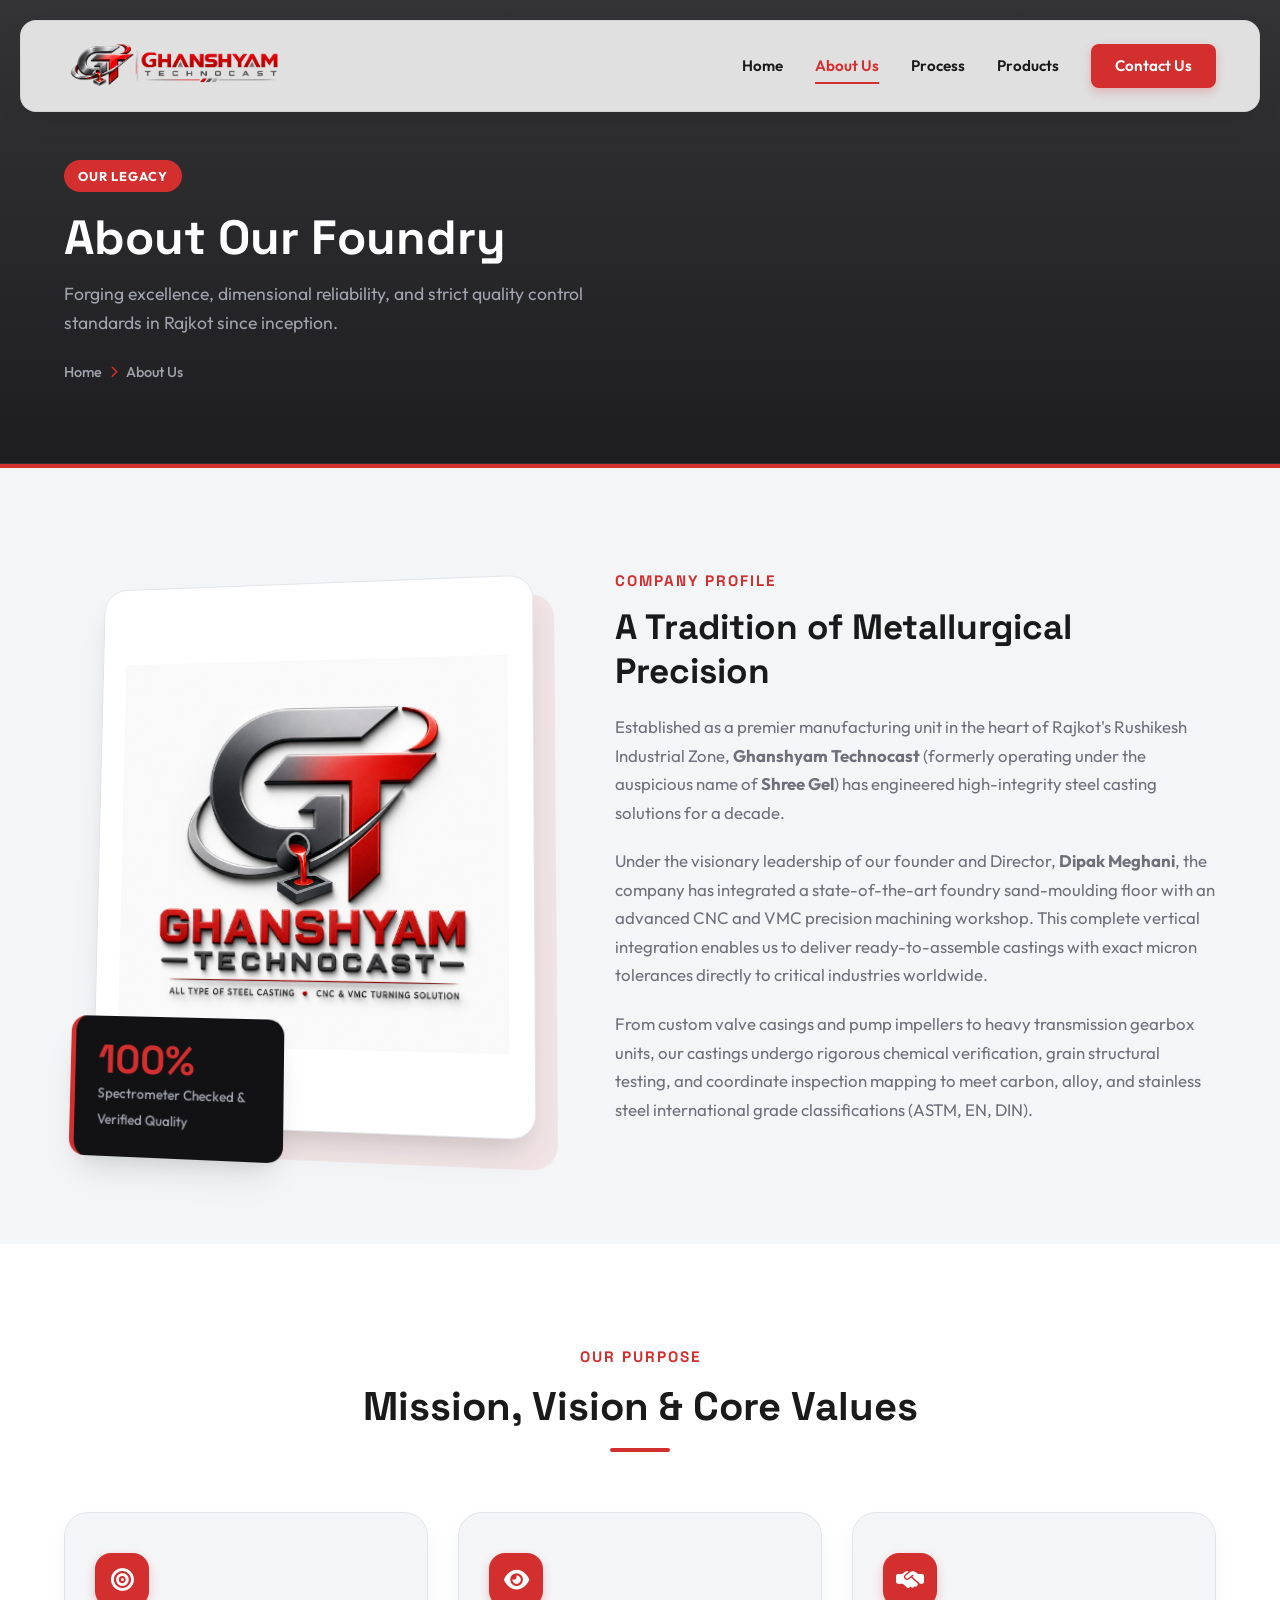
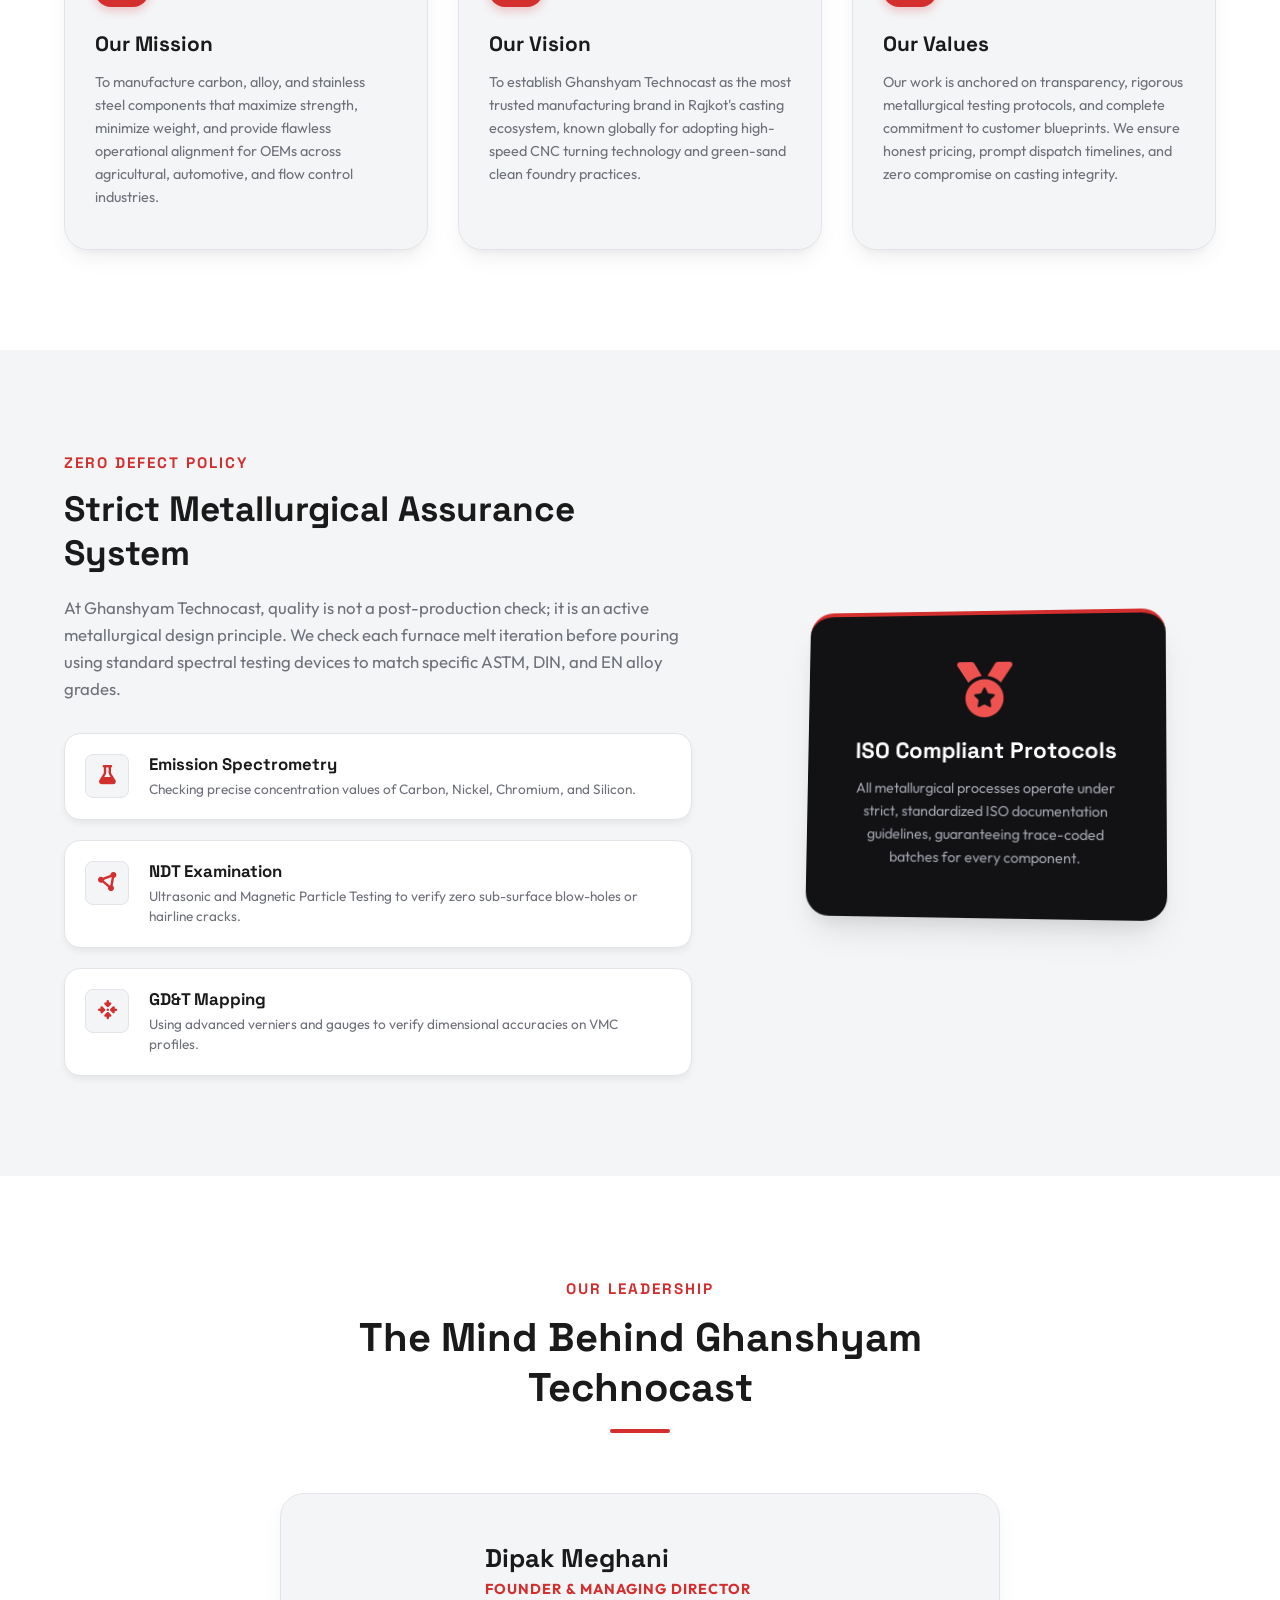
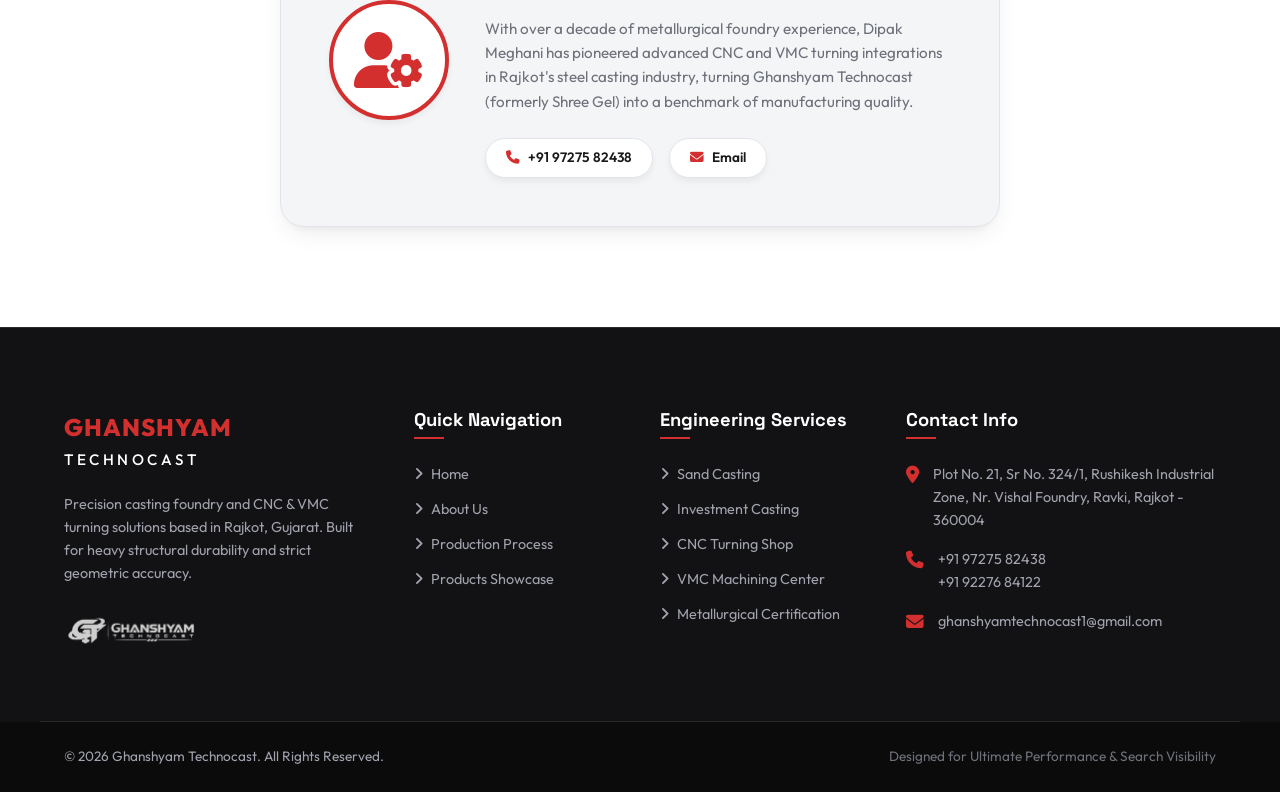
==== about.html @ d1c1fae7 "Initial commit of Ghanshyam Technocast Website" ====
<!DOCTYPE html>
<html lang="en">
<head>
    <meta charset="UTF-8">
    <meta name="viewport" content="width=device-width, initial-scale=1.0">
    <title>About Us | Ghanshyam Technocast - Steel Casting Foundry Rajkot</title>
    
    <!-- SEO Meta Tags -->
    <meta name="description" content="Learn about Ghanshyam Technocast, a premier steel casting foundry and CNC/VMC machining center in Rajkot, Gujarat. Built on metallurgical expertise, premium quality control, and decades of custom manufacturing.">
    <meta name="keywords" content="Steel Foundry Rajkot, About Ghanshyam Technocast, Dipak Meghani, Shree Gel, Metallurgical Quality, Steel Casting India">
    <meta name="author" content="Ghanshyam Technocast">
    <meta name="robots" content="index, follow">
    
    <!-- Open Graph / Facebook -->
    <meta property="og:type" content="website">
    <meta property="og:url" content="https://www.ghanshyamtechnocast.com/about.html">
    <meta property="og:title" content="About Us | Ghanshyam Technocast - Quality Casting Foundry">
    <meta property="og:description" content="Discover our metallurgical heritage, manufacturing plant, state-of-the-art CNC/VMC workshops, and zero-defect steel casting assurance.">
    <meta property="og:image" content="https://images.unsplash.com/photo-1504917595217-d4dc5ebe6122?q=80&w=800">

    <!-- Google Fonts -->
    <link rel="preconnect" href="https://fonts.googleapis.com">
    <link rel="preconnect" href="https://fonts.gstatic.com" crossorigin>
    <link href="https://fonts.googleapis.com/css2?family=Outfit:wght@300;400;500;600;700;800;900&family=Space+Grotesk:wght@400;500;600;700&display=swap" rel="stylesheet">

    <!-- FontAwesome Icons -->
    <link rel="stylesheet" href="https://cdnjs.cloudflare.com/ajax/libs/font-awesome/6.4.0/css/all.min.css">

    <!-- Custom CSS -->
    <link rel="stylesheet" href="style.css">
</head>
<body>

    <!-- Scroll Progress Indicator -->
    <div id="scroll-progress"></div>

    <!-- Header / Navigation Bar -->
    <header class="header">
        <div class="container header-container">
            <a href="index.html" class="logo-image-link">
                <img src="Ghanshyam Technocast Logo.png" alt="Ghanshyam Technocast Logo" class="navbar-logo-img">
            </a>
            
            <nav class="nav-menu">
                <a href="index.html" class="nav-link">Home</a>
                <a href="about.html" class="nav-link active">About Us</a>
                <a href="process.html" class="nav-link">Process</a>
                <a href="products.html" class="nav-link">Products</a>
                <a href="contact.html" class="nav-link contact-btn">Contact Us</a>
            </nav>

            <button class="mobile-nav-toggle" aria-label="Toggle navigation">
                <span class="bar"></span>
                <span class="bar"></span>
                <span class="bar"></span>
            </button>
        </div>
    </header>

    <!-- Page Breadcrumb / Hero Header Banner -->
    <section class="page-banner">
        <div class="container banner-wrapper">
            <div class="banner-content">
                <span class="banner-badge">Our Legacy</span>
                <h1 class="banner-title">About Our Foundry</h1>
                <p class="banner-subtitle">Forging excellence, dimensional reliability, and strict quality control standards in Rajkot since inception.</p>
                <div class="breadcrumb-trail">
                    <a href="index.html">Home</a> <i class="fa-solid fa-chevron-right"></i> <span>About Us</span>
                </div>
            </div>
        </div>
        <div class="banner-overlay-glow"></div>
    </section>

    <!-- Company Profile Details Section -->
    <section class="about-page-details scroll-reveal">
        <div class="container">
            <div class="about-detailed-grid">
                <div class="about-detail-visual">
                    <div class="image-box-3d">
                        <img src="About Logo.png" alt="Ghanshyam Technocast Factory Layout" class="about-img-main" style="background-color: #ffffff; object-fit: contain; padding: 24px; border: 1px solid var(--color-border-light);">
                        <div class="overlay-box-3d">
                            <span class="num">100%</span>
                            <span class="txt">Spectrometer Checked & Verified Quality</span>
                        </div>
                        <div class="box-shadow-element"></div>
                    </div>
                </div>

                <div class="about-detail-text">
                    <span class="sub-heading">Company Profile</span>
                    <h2>A Tradition of Metallurgical Precision</h2>
                    <p>Established as a premier manufacturing unit in the heart of Rajkot's Rushikesh Industrial Zone, <strong>Ghanshyam Technocast</strong> (formerly operating under the auspicious name of <strong>Shree Gel</strong>) has engineered high-integrity steel casting solutions for a decade.</p>
                    <p>Under the visionary leadership of our founder and Director, <strong>Dipak Meghani</strong>, the company has integrated a state-of-the-art foundry sand-moulding floor with an advanced CNC and VMC precision machining workshop. This complete vertical integration enables us to deliver ready-to-assemble castings with exact micron tolerances directly to critical industries worldwide.</p>
                    <p>From custom valve casings and pump impellers to heavy transmission gearbox units, our castings undergo rigorous chemical verification, grain structural testing, and coordinate inspection mapping to meet carbon, alloy, and stainless steel international grade classifications (ASTM, EN, DIN).</p>
                </div>
            </div>
        </div>
    </section>

    <!-- 3D Mission, Vision & Values Matrix -->
    <section class="about-matrix-section scroll-reveal">
        <div class="container">
            <div class="section-header">
                <span class="sub-heading">Our Purpose</span>
                <h2>Mission, Vision & Core Values</h2>
                <div class="header-line"></div>
            </div>

            <div class="about-matrix-grid">
                <!-- Mission Card -->
                <div class="matrix-card-3d tilt-target">
                    <div class="card-glow"></div>
                    <div class="card-inner">
                        <div class="matrix-icon"><i class="fa-solid fa-bullseye"></i></div>
                        <h3>Our Mission</h3>
                        <p>To manufacture carbon, alloy, and stainless steel components that maximize strength, minimize weight, and provide flawless operational alignment for OEMs across agricultural, automotive, and flow control industries.</p>
                    </div>
                </div>

                <!-- Vision Card -->
                <div class="matrix-card-3d tilt-target">
                    <div class="card-glow"></div>
                    <div class="card-inner">
                        <div class="matrix-icon"><i class="fa-solid fa-eye"></i></div>
                        <h3>Our Vision</h3>
                        <p>To establish Ghanshyam Technocast as the most trusted manufacturing brand in Rajkot's casting ecosystem, known globally for adopting high-speed CNC turning technology and green-sand clean foundry practices.</p>
                    </div>
                </div>

                <!-- Values Card -->
                <div class="matrix-card-3d tilt-target">
                    <div class="card-glow"></div>
                    <div class="card-inner">
                        <div class="matrix-icon"><i class="fa-solid fa-handshake-simple"></i></div>
                        <h3>Our Values</h3>
                        <p>Our work is anchored on transparency, rigorous metallurgical testing protocols, and complete commitment to customer blueprints. We ensure honest pricing, prompt dispatch timelines, and zero compromise on casting integrity.</p>
                    </div>
                </div>
            </div>
        </div>
    </section>

    <!-- Quality Policy section -->
    <section class="quality-assurance-section scroll-reveal">
        <div class="container">
            <div class="quality-detailed-grid">
                <div class="quality-text-box">
                    <span class="sub-heading">Zero Defect Policy</span>
                    <h2>Strict Metallurgical Assurance System</h2>
                    <p>At Ghanshyam Technocast, quality is not a post-production check; it is an active metallurgical design principle. We check each furnace melt iteration before pouring using standard spectral testing devices to match specific ASTM, DIN, and EN alloy grades.</p>
                    
                    <div class="qa-grid-3d">
                        <div class="qa-card-mini-3d">
                            <i class="fa-solid fa-flask"></i>
                            <div>
                                <h4>Emission Spectrometry</h4>
                                <p>Checking precise concentration values of Carbon, Nickel, Chromium, and Silicon.</p>
                            </div>
                        </div>

                        <div class="qa-card-mini-3d">
                            <i class="fa-solid fa-circle-nodes"></i>
                            <div>
                                <h4>NDT Examination</h4>
                                <p>Ultrasonic and Magnetic Particle Testing to verify zero sub-surface blow-holes or hairline cracks.</p>
                            </div>
                        </div>

                        <div class="qa-card-mini-3d">
                            <i class="fa-solid fa-arrows-to-dot"></i>
                            <div>
                                <h4>GD&T Mapping</h4>
                                <p>Using advanced verniers and gauges to verify dimensional accuracies on VMC profiles.</p>
                            </div>
                        </div>
                    </div>
                </div>

                <div class="quality-visual-box">
                    <div class="badge-3d-box">
                        <div class="badge-content">
                            <i class="fa-solid fa-medal"></i>
                            <h3>ISO Compliant Protocols</h3>
                            <p>All metallurgical processes operate under strict, standardized ISO documentation guidelines, guaranteeing trace-coded batches for every component.</p>
                        </div>
                    </div>
                </div>
            </div>
        </div>
    </section>

    <!-- Leadership Section -->
    <section class="leadership-section scroll-reveal">
        <div class="container">
            <div class="section-header">
                <span class="sub-heading">Our Leadership</span>
                <h2>The Mind Behind Ghanshyam Technocast</h2>
                <div class="header-line"></div>
            </div>

            <div class="leadership-wrapper">
                <div class="leader-card-3d tilt-target">
                    <div class="card-glow"></div>
                    <div class="card-inner">
                        <div class="leader-avatar">
                            <i class="fa-solid fa-user-gear"></i>
                        </div>
                        <div class="leader-info">
                            <h3>Dipak Meghani</h3>
                            <span class="designation">Founder & Managing Director</span>
                            <p class="leader-bio">With over a decade of metallurgical foundry experience, Dipak Meghani has pioneered advanced CNC and VMC turning integrations in Rajkot's steel casting industry, turning Ghanshyam Technocast (formerly Shree Gel) into a benchmark of manufacturing quality.</p>
                            <div class="leader-contact-links">
                                <a href="tel:+919727582438" class="contact-bubble"><i class="fa-solid fa-phone"></i> +91 97275 82438</a>
                                <a href="mailto:ghanshyamtechnocast1@gmail.com" class="contact-bubble"><i class="fa-solid fa-envelope"></i> Email</a>
                            </div>
                        </div>
                    </div>
                </div>
            </div>
        </div>
    </section>

    <!-- Footer -->
    <footer class="footer">
        <div class="container footer-grid">
            <div class="footer-col brand-col">
                <a href="index.html" class="footer-logo">
                    <span class="logo-red">GHANSHYAM</span>
                    <span class="logo-white">TECHNOCAST</span>
                </a>
                <p class="brand-desc">Precision casting foundry and CNC & VMC turning solutions based in Rajkot, Gujarat. Built for heavy structural durability and strict geometric accuracy.</p>
                <div class="footer-logo-container" style="margin-top: 15px;">
                    <img src="Ghanshyam Technocast Logo.png" alt="Ghanshyam Technocast Logo" class="footer-logo-img" style="max-height: 45px; width: auto; object-fit: contain; filter: brightness(0) invert(1); opacity: 0.8; transition: opacity 0.3s ease;">
                </div>
            </div>

            <div class="footer-col links-col">
                <h3>Quick Navigation</h3>
                <ul class="footer-links">
                    <li><a href="index.html"><i class="fa-solid fa-angle-right"></i> Home</a></li>
                    <li><a href="about.html"><i class="fa-solid fa-angle-right"></i> About Us</a></li>
                    <li><a href="process.html"><i class="fa-solid fa-angle-right"></i> Production Process</a></li>
                    <li><a href="products.html"><i class="fa-solid fa-angle-right"></i> Products Showcase</a></li>
                </ul>
            </div>

            <div class="footer-col links-col">
                <h3>Engineering Services</h3>
                <ul class="footer-links">
                    <li><a href="index.html#capabilities"><i class="fa-solid fa-angle-right"></i> Sand Casting</a></li>
                    <li><a href="index.html#capabilities"><i class="fa-solid fa-angle-right"></i> Investment Casting</a></li>
                    <li><a href="index.html#capabilities"><i class="fa-solid fa-angle-right"></i> CNC Turning Shop</a></li>
                    <li><a href="index.html#capabilities"><i class="fa-solid fa-angle-right"></i> VMC Machining Center</a></li>
                    <li><a href="index.html#capabilities"><i class="fa-solid fa-angle-right"></i> Metallurgical Certification</a></li>
                </ul>
            </div>

            <div class="footer-col contact-col">
                <h3>Contact Info</h3>
                <ul class="footer-contact">
                    <li>
                        <i class="fa-solid fa-location-dot"></i>
                        <span>Plot No. 21, Sr No. 324/1, Rushikesh Industrial Zone, Nr. Vishal Foundry, Ravki, Rajkot - 360004</span>
                    </li>
                    <li>
                        <i class="fa-solid fa-phone"></i>
                        <span>
                            <a href="tel:+919727582438">+91 97275 82438</a><br>
                            <a href="tel:+919227684122">+91 92276 84122</a>
                        </span>
                    </li>
                    <li>
                        <i class="fa-solid fa-envelope"></i>
                        <span>
                            <a href="mailto:ghanshyamtechnocast1@gmail.com">ghanshyamtechnocast1@gmail.com</a>
                        </span>
                    </li>
                </ul>
            </div>
        </div>

        <div class="footer-bottom">
            <div class="container footer-bottom-wrapper">
                <p class="copyright">&copy; <span id="year">2026</span> Ghanshyam Technocast. All Rights Reserved.</p>
                <p class="designer">Designed for Ultimate Performance & Search Visibility</p>
            </div>
        </div>
    </footer>

    <!-- Custom Script -->
    <script src="script.js"></script>
</body>
</html>
---- style.css ----
/* 
   Ghanshyam Technocast - Premium Styling System
   Theme: Red, White, Grey
   Design Style: Premium 3D, Glassmorphism, Micro-animations, Stylish Typography
*/

/* --- Design Tokens / CSS Variables --- */
:root {
    /* Color Palette */
    --color-bg-dark: #121214;
    --color-bg-light: #f4f5f7;
    --color-bg-card-dark: #1c1c1f;
    --color-bg-card-light: #ffffff;
    
    --color-primary: #d32f2f;      /* Premium Crimson Red */
    --color-primary-hover: #ef5350;/* Lighter Red */
    --color-primary-glow: rgba(211, 47, 47, 0.25);
    
    --color-text-dark: #1a1a1a;
    --color-text-light: #ffffff;
    --color-text-muted: #6e707a;
    --color-text-muted-light: #a0a2ad;
    
    --color-border-light: #e2e4e9;
    --color-border-dark: #2a2a2e;
    
    /* Typography */
    --font-heading: 'Space Grotesk', sans-serif;
    --font-body: 'Outfit', sans-serif;
    
    /* Shadows & Depths (3D Effect) */
    --shadow-3d-flat: 0 4px 6px rgba(0, 0, 0, 0.05);
    --shadow-3d-normal: 0 10px 25px -5px rgba(0, 0, 0, 0.08), 0 8px 10px -6px rgba(0, 0, 0, 0.05);
    --shadow-3d-premium: 0 20px 35px -10px rgba(0, 0, 0, 0.12), 0 10px 20px -8px rgba(0, 0, 0, 0.08);
    --shadow-3d-hover: 0 30px 50px -15px rgba(0, 0, 0, 0.2), 0 15px 25px -10px rgba(211, 47, 47, 0.15);
    
    --shadow-inset-3d: inset 0 2px 4px rgba(0, 0, 0, 0.06), inset 0 -2px 4px rgba(255, 255, 255, 0.8);
    --shadow-inset-3d-dark: inset 0 2px 4px rgba(0, 0, 0, 0.5), inset 0 -2px 4px rgba(255, 255, 255, 0.05);

    /* Border Radius */
    --radius-sm: 8px;
    --radius-md: 16px;
    --radius-lg: 24px;
    --radius-full: 9999px;
    
    /* Transitions */
    --transition-smooth: all 0.4s cubic-bezier(0.25, 1, 0.5, 1);
    --transition-fast: all 0.2s ease;
}

/* --- Base & Reset Rules --- */
*, *::before, *::after {
    box-sizing: border-box;
    margin: 0;
    padding: 0;
}

html {
    scroll-behavior: smooth;
    font-size: 16px;
    background-color: var(--color-bg-light);
    color: var(--color-text-dark);
    font-family: var(--font-body);
}

body {
    overflow-x: hidden;
    line-height: 1.6;
    -webkit-font-smoothing: antialiased;
}

.container {
    width: 100%;
    max-width: 1200px;
    margin: 0 auto;
    padding: 0 24px;
}

/* --- Typography System --- */
h1, h2, h3, h4, h5, h6 {
    font-family: var(--font-heading);
    font-weight: 700;
    line-height: 1.25;
    color: var(--color-text-dark);
}

a {
    color: inherit;
    text-decoration: none;
    transition: var(--transition-fast);
}

/* Scroll Progress Bar */
#scroll-progress {
    position: fixed;
    top: 0;
    left: 0;
    height: 4px;
    background: linear-gradient(90deg, var(--color-primary), var(--color-primary-hover));
    width: 0%;
    z-index: 1000;
    transition: width 0.1s ease-out;
}

/* --- Header & Floating Navigation --- */
.header {
    position: fixed;
    top: 20px;
    left: 50%;
    transform: translateX(-50%);
    width: calc(100% - 40px);
    max-width: 1440px;
    background: rgba(255, 255, 255, 0.85);
    backdrop-filter: blur(16px);
    -webkit-backdrop-filter: blur(16px);
    border: 1px solid rgba(0, 0, 0, 0.06);
    box-shadow: 0 10px 30px rgba(0, 0, 0, 0.05);
    border-radius: var(--radius-md);
    z-index: 999;
    transition: var(--transition-smooth);
}

/* Scroll adaptation of header */
.header.scrolled {
    top: 0;
    width: 100%;
    max-width: 100%;
    border-radius: 0;
    border-left: none;
    border-right: none;
    border-top: none;
    background: rgba(255, 255, 255, 0.96);
    box-shadow: 0 8px 30px rgba(0, 0, 0, 0.08);
}

.header-container {
    display: flex;
    justify-content: space-between;
    align-items: center;
    height: 90px;
}

/* Logo Design */
.logo {
    display: flex;
    flex-direction: column;
    font-family: var(--font-heading);
    line-height: 1;
}

.logo-red {
    font-size: 1.4rem;
    font-weight: 800;
    letter-spacing: 1px;
    color: var(--color-primary);
}

.logo-text {
    font-size: 0.9rem;
    font-weight: 500;
    color: var(--color-text-muted);
    letter-spacing: 3px;
    margin-top: 2px;
}

/* Navigation Links */
.nav-menu {
    display: flex;
    align-items: center;
    gap: 32px;
}

.nav-link {
    font-size: 0.95rem;
    font-weight: 600;
    color: var(--color-text-dark);
    position: relative;
    padding: 6px 0;
}

.nav-link::after {
    content: '';
    position: absolute;
    bottom: 0;
    left: 0;
    width: 0;
    height: 2px;
    background-color: var(--color-primary);
    transition: var(--transition-fast);
}

.nav-link:hover {
    color: var(--color-primary);
}

.nav-link:hover::after,
.nav-link.active::after {
    width: 100%;
}

.nav-link.active {
    color: var(--color-primary);
}

/* Call-to-action Nav Button */
.contact-btn {
    background: var(--color-primary);
    color: var(--color-text-light) !important;
    padding: 10px 24px !important;
    border-radius: var(--radius-sm);
    box-shadow: 0 4px 10px var(--color-primary-glow);
    font-weight: 600;
}

.contact-btn::after {
    display: none;
}

.contact-btn:hover {
    background: var(--color-primary-hover);
    transform: translateY(-2px);
    box-shadow: 0 6px 15px var(--color-primary-glow);
}

/* Mobile Nav Toggle */
.mobile-nav-toggle {
    display: none;
    background: none;
    border: none;
    cursor: pointer;
    flex-direction: column;
    justify-content: space-between;
    width: 24px;
    height: 18px;
}

.mobile-nav-toggle .bar {
    width: 100%;
    height: 2px;
    background-color: var(--color-text-dark);
    transition: var(--transition-fast);
}

/* --- Hero Section & Dynamic Slider --- */
.hero-section {
    position: relative;
    height: 100vh;
    min-height: 700px;
    display: flex;
    align-items: center;
    justify-content: center;
    overflow: hidden;
    background-color: var(--color-bg-dark);
}

.hero-slider {
    position: absolute;
    top: 0;
    left: 0;
    width: 100%;
    height: 100%;
    z-index: 1;
}

.hero-slider .slide {
    position: absolute;
    top: 0;
    left: 0;
    width: 100%;
    height: 100%;
    background-size: cover;
    background-position: center;
    opacity: 0;
    transition: opacity 1.5s ease-in-out;
}

.hero-slider .slide.active {
    opacity: 1;
}

.hero-content-wrapper {
    position: relative;
    z-index: 2;
    display: grid;
    grid-template-columns: 1.2fr 0.8fr;
    align-items: center;
    gap: 48px;
    margin-top: 60px;
}

.hero-content {
    color: var(--color-text-light);
}

.hero-content .badge {
    display: inline-block;
    background: var(--color-primary);
    color: var(--color-text-light);
    font-weight: 700;
    font-size: 0.85rem;
    padding: 6px 16px;
    border-radius: var(--radius-full);
    margin-bottom: 24px;
    letter-spacing: 1px;
}

.hero-title {
    font-size: 3.5rem;
    font-weight: 800;
    color: var(--color-text-light);
    margin-bottom: 20px;
    line-height: 1.15;
}

.hero-subtitle {
    font-size: 1.2rem;
    font-weight: 400;
    color: var(--color-text-muted-light);
    margin-bottom: 36px;
    max-width: 580px;
}

.hero-actions {
    display: flex;
    gap: 16px;
}

/* Button UI Components */
.btn {
    display: inline-flex;
    align-items: center;
    justify-content: center;
    padding: 14px 32px;
    font-size: 1rem;
    font-weight: 600;
    border-radius: var(--radius-sm);
    transition: var(--transition-smooth);
    cursor: pointer;
    border: none;
}

.btn-primary {
    background: var(--color-primary);
    color: var(--color-text-light);
    box-shadow: 0 8px 20px var(--color-primary-glow);
}

.btn-primary:hover {
    background: var(--color-primary-hover);
    transform: translateY(-3px);
    box-shadow: 0 12px 25px rgba(211, 47, 47, 0.4);
}

.btn-outline {
    background: transparent;
    color: var(--color-text-light);
    border: 2px solid rgba(255, 255, 255, 0.4);
}

.btn-outline:hover {
    border-color: var(--color-text-light);
    background: rgba(255, 255, 255, 0.1);
    transform: translateY(-3px);
}

.btn-sm {
    padding: 8px 18px;
    font-size: 0.85rem;
}

/* 3D Stat Cards in Hero Section */
.hero-stats-grid {
    display: flex;
    flex-direction: column;
    gap: 20px;
}

.stat-card-3d {
    background: rgba(28, 28, 31, 0.6);
    border: 1px solid rgba(255, 255, 255, 0.1);
    backdrop-filter: blur(12px);
    -webkit-backdrop-filter: blur(12px);
    border-radius: var(--radius-md);
    padding: 24px;
    display: flex;
    align-items: center;
    gap: 20px;
    box-shadow: var(--shadow-3d-normal);
    transition: var(--transition-smooth);
    transform: perspective(800px) rotateY(-10deg);
}

.stat-card-3d:hover {
    transform: perspective(800px) rotateY(0deg) translateY(-5px);
    border-color: var(--color-primary);
    background: rgba(28, 28, 31, 0.85);
    box-shadow: var(--shadow-3d-hover);
}

.stat-icon-wrapper {
    width: 48px;
    height: 48px;
    border-radius: var(--radius-sm);
    background: var(--color-primary);
    color: var(--color-text-light);
    display: flex;
    align-items: center;
    justify-content: center;
    font-size: 1.3rem;
}

.stat-card-3d h3 {
    font-size: 1.6rem;
    font-weight: 700;
    color: var(--color-text-light);
}

.stat-card-3d p {
    font-size: 0.9rem;
    color: var(--color-text-muted-light);
}

/* Scroll indicator */
.hero-scroll-indicator {
    position: absolute;
    bottom: 24px;
    left: 50%;
    transform: translateX(-50%);
    z-index: 2;
    display: flex;
    flex-direction: column;
    align-items: center;
    gap: 8px;
    color: var(--color-text-muted-light);
    font-size: 0.75rem;
    letter-spacing: 2px;
}

.hero-scroll-indicator .mouse {
    width: 20px;
    height: 32px;
    border: 2px solid var(--color-text-muted-light);
    border-radius: 12px;
    position: relative;
}

.hero-scroll-indicator .wheel {
    width: 4px;
    height: 8px;
    background: var(--color-primary);
    border-radius: 2px;
    position: absolute;
    top: 6px;
    left: 50%;
    transform: translateX(-50%);
    animation: scroll-wheel 1.6s infinite;
}

@keyframes scroll-wheel {
    0% { top: 6px; opacity: 1; }
    50% { top: 16px; opacity: 0; }
    100% { top: 6px; opacity: 1; }
}

/* --- Section Formatting System --- */
section {
    padding: 100px 0;
}

.section-header {
    text-align: center;
    max-width: 700px;
    margin: 0 auto 60px auto;
}

.sub-heading {
    display: inline-block;
    color: var(--color-primary);
    font-family: var(--font-heading);
    font-weight: 700;
    font-size: 0.95rem;
    letter-spacing: 2px;
    text-transform: uppercase;
    margin-bottom: 12px;
}

.section-header h2 {
    font-size: 2.5rem;
    font-weight: 800;
}

.header-line {
    width: 60px;
    height: 4px;
    background-color: var(--color-primary);
    margin: 16px auto 0 auto;
    border-radius: var(--radius-full);
}

/* --- About Section --- */
.about-section {
    background-color: var(--color-bg-light);
}

.about-grid {
    display: grid;
    grid-template-columns: 1.1fr 0.9fr;
    gap: 60px;
    align-items: center;
}

.about-text-content h3 {
    font-size: 1.8rem;
    margin-bottom: 20px;
    color: var(--color-text-dark);
}

.about-text-content p {
    color: var(--color-text-muted);
    margin-bottom: 20px;
    font-size: 1.05rem;
}

.features-list {
    margin-top: 36px;
    display: flex;
    flex-direction: column;
    gap: 24px;
}

.feature-item {
    display: flex;
    gap: 20px;
}

.feature-icon {
    flex-shrink: 0;
    width: 48px;
    height: 48px;
    background: var(--color-bg-card-light);
    border: 1px solid var(--color-border-light);
    box-shadow: var(--shadow-3d-flat);
    border-radius: var(--radius-sm);
    color: var(--color-primary);
    display: flex;
    align-items: center;
    justify-content: center;
    font-size: 1.25rem;
}

.feature-item h4 {
    font-size: 1.1rem;
    margin-bottom: 4px;
}

.feature-item p {
    font-size: 0.95rem;
    margin-bottom: 0;
}

/* 3D Image Frame */
.about-visual-content {
    display: flex;
    justify-content: center;
}

.image-box-3d {
    position: relative;
    width: 100%;
    max-width: 440px;
    aspect-ratio: 4/5;
    border-radius: var(--radius-lg);
    transform: perspective(1000px) rotateY(-8deg) rotateX(4deg);
    transition: var(--transition-smooth);
}

.image-box-3d img {
    width: 100%;
    height: 100%;
    object-fit: cover;
    border-radius: var(--radius-lg);
    border: 6px solid var(--color-bg-card-light);
    box-shadow: var(--shadow-3d-premium);
    position: relative;
    z-index: 2;
}

.overlay-box-3d {
    position: absolute;
    bottom: -24px;
    left: -24px;
    background: var(--color-bg-dark);
    color: var(--color-text-light);
    border-left: 5px solid var(--color-primary);
    padding: 24px;
    border-radius: var(--radius-md);
    z-index: 3;
    width: 220px;
    box-shadow: var(--shadow-3d-premium);
    transition: var(--transition-smooth);
}

.overlay-box-3d .num {
    display: block;
    font-family: var(--font-heading);
    font-size: 2.5rem;
    font-weight: 800;
    line-height: 1;
    color: var(--color-primary);
}

.overlay-box-3d .txt {
    font-size: 0.85rem;
    font-weight: 500;
    color: var(--color-text-muted-light);
}

.box-shadow-element {
    position: absolute;
    top: 20px;
    right: -20px;
    width: 100%;
    height: 100%;
    background-color: var(--color-primary);
    opacity: 0.08;
    border-radius: var(--radius-lg);
    z-index: 1;
}

.image-box-3d:hover {
    transform: perspective(1000px) rotateY(0deg) rotateX(0deg) scale(1.02);
}

.image-box-3d:hover .overlay-box-3d {
    transform: translate(10px, -10px);
}


/* --- Capabilities Section (3D Tilt Cards) --- */
.capabilities-section {
    background-color: #ffffff;
}

.capabilities-grid {
    display: grid;
    grid-template-columns: repeat(3, 1fr);
    gap: 30px;
}

.capability-card-3d {
    position: relative;
    background: var(--color-bg-light);
    border-radius: var(--radius-lg);
    padding: 40px 30px;
    box-shadow: var(--shadow-3d-normal);
    transition: transform 0.1s ease-out, box-shadow 0.3s ease;
    transform-style: preserve-3d;
    overflow: hidden;
    border: 1px solid var(--color-border-light);
}

/* Card hover glow background */
.card-glow {
    position: absolute;
    width: 200px;
    height: 200px;
    background: radial-gradient(circle, rgba(211, 47, 47, 0.15) 0%, rgba(255,255,255,0) 70%);
    border-radius: var(--radius-full);
    pointer-events: none;
    transform: translate(-50%, -50%);
    opacity: 0;
    transition: opacity 0.5s ease;
    z-index: 1;
}

.capability-card-3d:hover .card-glow {
    opacity: 1;
}

.card-inner {
    position: relative;
    z-index: 2;
    transform: translateZ(30px); /* 3D pop up inside */
}

.capability-card-3d .icon-box {
    width: 60px;
    height: 60px;
    background-color: var(--color-primary);
    color: var(--color-text-light);
    border-radius: var(--radius-md);
    display: flex;
    align-items: center;
    justify-content: center;
    font-size: 1.6rem;
    margin-bottom: 28px;
    box-shadow: 0 6px 15px rgba(211, 47, 47, 0.3);
}

.capability-card-3d h3 {
    font-size: 1.4rem;
    margin-bottom: 16px;
}

.capability-card-3d p {
    color: var(--color-text-muted);
    font-size: 0.95rem;
    margin-bottom: 24px;
}

.capability-bullets {
    list-style: none;
    display: flex;
    flex-direction: column;
    gap: 12px;
    border-top: 1px solid var(--color-border-light);
    padding-top: 20px;
}

.capability-bullets li {
    font-size: 0.9rem;
    font-weight: 500;
    color: var(--color-text-dark);
    display: flex;
    align-items: center;
    gap: 10px;
}

.capability-bullets li i {
    color: var(--color-primary);
    font-size: 1rem;
}

.capability-card-3d:hover {
    box-shadow: var(--shadow-3d-hover);
    border-color: rgba(211, 47, 47, 0.3);
}


/* --- Production Process Section --- */
.process-section {
    background-color: var(--color-bg-dark);
    color: var(--color-text-light);
}

.process-section .section-header h2 {
    color: var(--color-text-light);
}

/* Timeline Layout */
.process-timeline {
    position: relative;
    max-width: 900px;
    margin: 60px auto 0 auto;
    padding: 20px 0;
}

.timeline-line {
    position: absolute;
    left: 50%;
    top: 0;
    bottom: 0;
    width: 4px;
    background: var(--color-border-dark);
    transform: translateX(-50%);
    border-radius: var(--radius-full);
}

.timeline-progress {
    position: absolute;
    top: 0;
    left: 0;
    width: 100%;
    height: 0%;
    background: linear-gradient(to bottom, var(--color-primary), var(--color-primary-hover));
    transition: height 0.1s ease-out;
}

.timeline-item {
    position: relative;
    width: 100%;
    margin-bottom: 48px;
    display: flex;
    justify-content: flex-start;
}

.timeline-item:nth-child(even) {
    justify-content: flex-end;
}

.timeline-marker {
    position: absolute;
    left: 50%;
    top: 10px;
    transform: translateX(-50%);
    width: 36px;
    height: 36px;
    border-radius: var(--radius-full);
    background: var(--color-bg-card-dark);
    border: 3px solid var(--color-border-dark);
    color: var(--color-text-muted-light);
    display: flex;
    align-items: center;
    justify-content: center;
    font-weight: 700;
    font-family: var(--font-heading);
    z-index: 5;
    transition: var(--transition-smooth);
}

.timeline-item.active .timeline-marker {
    background: var(--color-primary);
    border-color: var(--color-primary-hover);
    color: var(--color-text-light);
    box-shadow: 0 0 15px var(--color-primary);
    transform: translateX(-50%) scale(1.15);
}

.timeline-content-card {
    width: 45%;
    background: var(--color-bg-card-dark);
    border: 1px solid var(--color-border-dark);
    border-radius: var(--radius-md);
    padding: 30px;
    box-shadow: var(--shadow-3d-normal);
    transition: var(--transition-smooth);
    position: relative;
    transform: translateY(20px);
    opacity: 0.6;
}

.timeline-item.active .timeline-content-card {
    opacity: 1;
    transform: translateY(0);
    border-color: rgba(211, 47, 47, 0.4);
    box-shadow: 0 15px 30px rgba(0,0,0,0.4);
}

.timeline-content-card h3 {
    color: var(--color-text-light);
    font-size: 1.25rem;
    margin-bottom: 12px;
}

.timeline-content-card p {
    color: var(--color-text-muted-light);
    font-size: 0.9rem;
    line-height: 1.5;
}

/* Triangles pointing to line */
.timeline-content-card::after {
    content: '';
    position: absolute;
    top: 20px;
    right: -10px;
    width: 20px;
    height: 20px;
    background: var(--color-bg-card-dark);
    border-right: 1px solid var(--color-border-dark);
    border-top: 1px solid var(--color-border-dark);
    transform: rotate(45deg);
}

.timeline-item:nth-child(even) .timeline-content-card::after {
    left: -10px;
    right: auto;
    border-left: 1px solid var(--color-border-dark);
    border-bottom: 1px solid var(--color-border-dark);
    border-right: 0;
    border-top: 0;
}

.timeline-item.active .timeline-content-card::after {
    border-color: rgba(211, 47, 47, 0.4);
}


/* --- Products Section (3D Card Flips) --- */
.products-section {
    background-color: var(--color-bg-light);
}

/* Products Category Tabs styling */
.products-tabs {
    display: flex;
    justify-content: center;
    gap: 16px;
    margin-bottom: 48px;
}

.tab-btn {
    background: var(--color-bg-card-light);
    border: 1px solid var(--color-border-light);
    font-family: var(--font-body);
    font-weight: 600;
    font-size: 0.95rem;
    padding: 12px 28px;
    border-radius: var(--radius-full);
    cursor: pointer;
    box-shadow: var(--shadow-3d-flat);
    transition: var(--transition-smooth);
}

.tab-btn:hover {
    transform: translateY(-2px);
    box-shadow: var(--shadow-3d-normal);
}

.tab-btn.active {
    background: var(--color-primary);
    border-color: var(--color-primary);
    color: var(--color-text-light);
    box-shadow: 0 6px 15px var(--color-primary-glow);
}

/* Products Grid */
.products-grid {
    display: grid;
    grid-template-columns: repeat(3, 1fr);
    gap: 30px;
}

/* 3D Flip Card structure */
.product-item {
    transition: all 0.5s ease;
}

/* Filter hide state transition */
.product-item.hide {
    display: none;
}

.flip-card-3d {
    background-color: transparent;
    perspective: 1200px;
    height: 380px;
    cursor: pointer;
}

.flip-card-inner {
    position: relative;
    width: 100%;
    height: 100%;
    text-align: center;
    transition: transform 0.8s cubic-bezier(0.175, 0.885, 0.32, 1.275);
    transform-style: preserve-3d;
}

.flip-card-3d:hover .flip-card-inner {
    transform: rotateY(180deg);
}

.flip-card-front, .flip-card-back {
    position: absolute;
    width: 100%;
    height: 100%;
    -webkit-backface-visibility: hidden;
    backface-visibility: hidden;
    border-radius: var(--radius-lg);
    box-shadow: var(--shadow-3d-normal);
    border: 1px solid var(--color-border-light);
    overflow: hidden;
}

.flip-card-front {
    background-color: var(--color-bg-card-light);
    display: flex;
    flex-direction: column;
}

.product-img-placeholder {
    height: 250px;
    flex-grow: 0;
    flex-shrink: 0;
    background-color: #ededf0;
    display: flex;
    align-items: center;
    justify-content: center;
    font-size: 4rem;
    color: var(--color-primary);
    transition: var(--transition-smooth);
    position: relative;
    overflow: hidden;
}

.product-card-img {
    width: 100%;
    height: 100%;
    object-fit: cover;
    transition: transform 0.5s ease;
    z-index: 1;
}

.flip-card-3d:hover .product-card-img {
    transform: scale(1.06);
}

.product-img-placeholder::after {
    content: '';
    position: absolute;
    top: 0;
    left: 0;
    width: 100%;
    height: 100%;
    background: linear-gradient(to bottom, rgba(255,255,255,0) 50%, rgba(0,0,0,0.05));
}

.product-info {
    padding: 24px;
    text-align: left;
    background-color: #ffffff;
    border-top: 1px solid var(--color-border-light);
}

.product-info .cat {
    display: block;
    font-size: 0.8rem;
    font-weight: 700;
    color: var(--color-primary);
    text-transform: uppercase;
    letter-spacing: 1px;
    margin-bottom: 4px;
}

.product-info h3 {
    font-size: 1.2rem;
    font-weight: 700;
}

.flip-card-back {
    background-color: var(--color-bg-dark);
    color: var(--color-text-light);
    transform: rotateY(180deg);
    padding: 30px;
    display: flex;
    flex-direction: column;
    justify-content: space-between;
    text-align: left;
    border-color: var(--color-border-dark);
}

.flip-card-back h3 {
    color: var(--color-text-light);
    font-size: 1.3rem;
    margin-bottom: 12px;
    border-bottom: 2px solid var(--color-primary);
    padding-bottom: 8px;
}

.flip-card-back p {
    color: var(--color-text-muted-light);
    font-size: 0.85rem;
    line-height: 1.6;
}

.spec-table {
    margin: 16px 0;
    display: flex;
    flex-direction: column;
    gap: 8px;
    border-top: 1px dashed var(--color-border-dark);
    padding-top: 16px;
}

.spec-row {
    display: flex;
    justify-content: space-between;
    font-size: 0.8rem;
}

.spec-row span:first-child {
    color: var(--color-text-muted-light);
}

.spec-row span:last-child {
    font-weight: 600;
    color: var(--color-text-light);
}


/* --- QC Call-out Banner --- */
.qc-banner {
    background-image: linear-gradient(rgba(18, 18, 20, 0.9), rgba(18, 18, 20, 0.9)), url('https://images.unsplash.com/photo-1518770660439-4636190af475?q=80&w=1200');
    background-size: cover;
    background-position: center;
    background-attachment: fixed;
    padding: 80px 0;
    color: var(--color-text-light);
    border-top: 4px solid var(--color-primary);
    border-bottom: 4px solid var(--color-primary);
}

.qc-wrapper {
    display: flex;
    justify-content: center;
}

.qc-content {
    text-align: center;
    max-width: 800px;
}

.qc-content h2 {
    color: var(--color-text-light);
    font-size: 2.2rem;
    font-weight: 800;
    margin-bottom: 20px;
}

.qc-content p {
    color: var(--color-text-muted-light);
    font-size: 1.1rem;
    margin-bottom: 36px;
}

.qc-badges {
    display: flex;
    justify-content: center;
    gap: 24px;
    flex-wrap: wrap;
}

.qc-badge-item {
    background: rgba(255, 255, 255, 0.05);
    border: 1px solid rgba(255, 255, 255, 0.1);
    border-radius: var(--radius-full);
    padding: 10px 24px;
    font-size: 0.95rem;
    font-weight: 600;
    display: flex;
    align-items: center;
    gap: 10px;
    box-shadow: var(--shadow-3d-flat);
}

.qc-badge-item i {
    color: var(--color-primary);
}


/* --- Contact Section (3D Input Forms) --- */
.contact-section {
    background-color: var(--color-bg-card-light);
}

.contact-grid {
    display: grid;
    grid-template-columns: 0.9fr 1.1fr;
    gap: 50px;
    margin-bottom: 50px;
}

/* 3D Details Card */
.contact-info-panel-3d {
    background: var(--color-bg-dark);
    color: var(--color-text-light);
    border-radius: var(--radius-lg);
    padding: 40px;
    box-shadow: var(--shadow-3d-premium);
    border: 1px solid var(--color-border-dark);
    display: flex;
    flex-direction: column;
    gap: 32px;
}

.info-head h3 {
    color: var(--color-text-light);
    font-size: 1.6rem;
    margin-bottom: 8px;
}

.info-head p {
    color: var(--color-text-muted-light);
    font-size: 0.95rem;
}

.contact-methods {
    display: flex;
    flex-direction: column;
    gap: 24px;
}

.contact-method-card {
    display: flex;
    align-items: center;
    gap: 20px;
    background: rgba(255,255,255,0.03);
    border: 1px solid rgba(255,255,255,0.05);
    padding: 20px;
    border-radius: var(--radius-md);
    transition: var(--transition-smooth);
}

.contact-method-card:hover {
    background: rgba(255,255,255,0.06);
    border-color: rgba(211, 47, 47, 0.4);
    transform: translateX(8px);
}

.icon-box-3d {
    width: 48px;
    height: 48px;
    background: var(--color-primary);
    border-radius: var(--radius-sm);
    color: var(--color-text-light);
    display: flex;
    align-items: center;
    justify-content: center;
    font-size: 1.25rem;
    box-shadow: 0 4px 10px rgba(211, 47, 47, 0.3);
}

.method-details span {
    display: block;
    font-size: 0.75rem;
    text-transform: uppercase;
    letter-spacing: 1px;
    color: var(--color-text-muted-light);
}

.method-details strong {
    font-size: 1.1rem;
    font-weight: 700;
}

.method-details a {
    display: block;
    font-size: 1.05rem;
    font-weight: 600;
}

.method-details a:hover {
    color: var(--color-primary-hover);
}

.method-details address {
    font-style: normal;
    font-size: 0.9rem;
    line-height: 1.5;
    color: var(--color-text-muted-light);
    margin-top: 4px;
}

/* 3D Contact Form */
.contact-form-card-3d {
    background: var(--color-bg-light);
    border-radius: var(--radius-lg);
    padding: 40px;
    border: 1px solid var(--color-border-light);
    box-shadow: var(--shadow-3d-normal);
}

.contact-form-card-3d h3 {
    font-size: 1.6rem;
    margin-bottom: 8px;
}

.contact-form-card-3d p {
    color: var(--color-text-muted);
    font-size: 0.95rem;
    margin-bottom: 30px;
}

/* 3D Form Input Group Layout */
.form-group-3d {
    position: relative;
    margin-bottom: 28px;
}

.form-group-3d input, 
.form-group-3d textarea,
.form-group-3d select {
    width: 100%;
    padding: 14px 16px;
    font-family: var(--font-body);
    font-size: 0.95rem;
    font-weight: 500;
    color: var(--color-text-dark);
    background-color: #ffffff;
    border: 2px solid var(--color-border-light);
    border-radius: var(--radius-sm);
    box-shadow: var(--shadow-inset-3d);
    outline: none;
    transition: var(--transition-fast);
}

.form-group-3d select {
    appearance: none;
    -webkit-appearance: none;
    background-image: url("data:image/svg+xml,%3Csvg xmlns='http://www.w3.org/2000/svg' viewBox='0 0 24 24' fill='%236e707a'%3E%3Cpath d='M7 10l5 5 5-5H7z'/%3E%3C/svg%3E");
    background-repeat: no-repeat;
    background-position: calc(100% - 16px) center;
    background-size: 20px;
}

/* Label styling overlaying the inputs */
.form-group-3d label {
    position: absolute;
    left: 18px;
    top: 14px;
    font-size: 0.95rem;
    color: var(--color-text-muted);
    pointer-events: none;
    transition: var(--transition-fast);
    background: transparent;
}

/* Slide up behavior for float label */
.form-group-3d input:focus ~ label,
.form-group-3d input:not(:placeholder-shown) ~ label,
.form-group-3d textarea:focus ~ label,
.form-group-3d textarea:not(:placeholder-shown) ~ label,
.form-group-3d select:focus ~ label,
.form-group-3d select:valid ~ label {
    top: -10px;
    left: 12px;
    font-size: 0.8rem;
    font-weight: 700;
    color: var(--color-primary);
    background-color: var(--color-bg-light);
    padding: 0 8px;
    border-radius: 4px;
}

/* Focus outline glow and 3D rise */
.form-group-3d input:focus,
.form-group-3d textarea:focus,
.form-group-3d select:focus {
    border-color: var(--color-primary);
    box-shadow: 0 4px 12px var(--color-primary-glow), var(--shadow-inset-3d);
    background-color: #ffffff;
}

.form-group-3d .border-focus {
    position: absolute;
    bottom: 0;
    left: 50%;
    width: 0;
    height: 3px;
    background-color: var(--color-primary);
    transition: var(--transition-fast);
    transform: translateX(-50%);
}

.form-group-3d input:focus ~ .border-focus,
.form-group-3d textarea:focus ~ .border-focus,
.form-group-3d select:focus ~ .border-focus {
    width: 100%;
}

/* 3D Submit Button */
.submit-btn-3d {
    width: 100%;
    font-family: var(--font-heading);
    font-weight: 700;
    text-transform: uppercase;
    letter-spacing: 1px;
    display: flex;
    align-items: center;
    gap: 12px;
    padding: 16px;
    box-shadow: 0 6px 0 #9f1c1c, 0 10px 20px var(--color-primary-glow);
    position: relative;
    top: 0;
    transition: var(--transition-fast);
}

.submit-btn-3d:hover {
    background: var(--color-primary-hover);
    transform: translateY(-2px);
    box-shadow: 0 8px 0 #9f1c1c, 0 12px 25px rgba(211, 47, 47, 0.3);
}

.submit-btn-3d:active {
    top: 4px;
    box-shadow: 0 2px 0 #9f1c1c, 0 4px 10px var(--color-primary-glow);
}

/* Form Submission Alert Overlay */
.success-alert-overlay {
    position: fixed;
    top: 0;
    left: 0;
    width: 100vw;
    height: 100vh;
    background: rgba(18, 18, 20, 0.7);
    backdrop-filter: blur(8px);
    display: flex;
    align-items: center;
    justify-content: center;
    z-index: 1001;
    opacity: 0;
    pointer-events: none;
    transition: var(--transition-smooth);
}

.success-alert-overlay.active {
    opacity: 1;
    pointer-events: auto;
}

.alert-content-3d {
    background: #ffffff;
    border-radius: var(--radius-lg);
    padding: 48px 32px;
    max-width: 480px;
    text-align: center;
    box-shadow: var(--shadow-3d-hover);
    border: 3px solid var(--color-primary);
    transform: scale(0.8) rotateX(15deg);
    transition: var(--transition-smooth);
}

.success-alert-overlay.active .alert-content-3d {
    transform: scale(1) rotateX(0deg);
}

.success-icon {
    font-size: 4rem;
    color: var(--color-primary);
    margin-bottom: 20px;
    animation: success-bounce 0.8s ease;
}

@keyframes success-bounce {
    0% { transform: scale(0.3); opacity: 0; }
    50% { transform: scale(1.15); }
    80% { transform: scale(0.95); }
    100% { transform: scale(1); opacity: 1; }
}

.alert-content-3d h3 {
    font-size: 1.8rem;
    margin-bottom: 12px;
}

.alert-content-3d p {
    color: var(--color-text-muted);
    font-size: 1rem;
    margin-bottom: 28px;
}

/* Map Card */
.map-card-3d {
    border-radius: var(--radius-lg);
    overflow: hidden;
    box-shadow: var(--shadow-3d-normal);
    border: 6px solid #ffffff;
    transform: perspective(1000px) rotateX(4deg);
    transition: var(--transition-smooth);
}

.map-card-3d:hover {
    transform: perspective(1000px) rotateX(0deg);
    box-shadow: var(--shadow-3d-premium);
}


/* --- Footer Layout --- */
.footer {
    background-color: var(--color-bg-dark);
    color: var(--color-text-light);
    padding-top: 80px;
    border-top: 1px solid var(--color-border-dark);
}

.footer-grid {
    display: grid;
    grid-template-columns: 1.2fr 0.8fr 0.8fr 1.2fr;
    gap: 40px;
    padding-bottom: 60px;
    border-bottom: 1px solid var(--color-border-dark);
}

.footer-logo {
    display: inline-flex;
    flex-direction: column;
    margin-bottom: 20px;
}

.footer-logo .logo-red {
    font-size: 1.5rem;
    font-weight: 800;
    color: var(--color-primary);
}

.footer-logo .logo-white {
    font-size: 0.95rem;
    font-weight: 500;
    color: var(--color-text-light);
    letter-spacing: 3.5px;
    margin-top: 2px;
}

.brand-desc {
    color: var(--color-text-muted-light);
    font-size: 0.9rem;
    margin-bottom: 24px;
}

.group-invocation {
    display: inline-block;
    background: rgba(255,255,255,0.05);
    border: 1px dashed rgba(255,255,255,0.1);
    padding: 8px 18px;
    border-radius: var(--radius-sm);
}

.gel-text {
    font-family: var(--font-heading);
    font-size: 0.8rem;
    font-weight: 700;
    letter-spacing: 2px;
    color: var(--color-primary-hover);
}

.footer-col h3 {
    color: var(--color-text-light);
    font-size: 1.15rem;
    margin-bottom: 24px;
    position: relative;
    padding-bottom: 8px;
}

.footer-col h3::after {
    content: '';
    position: absolute;
    bottom: 0;
    left: 0;
    width: 30px;
    height: 2px;
    background-color: var(--color-primary);
}

.footer-links {
    list-style: none;
    display: flex;
    flex-direction: column;
    gap: 12px;
}

.footer-links a {
    color: var(--color-text-muted-light);
    font-size: 0.9rem;
    display: flex;
    align-items: center;
    gap: 8px;
}

.footer-links a:hover {
    color: var(--color-primary-hover);
    transform: translateX(4px);
}

.footer-contact {
    list-style: none;
    display: flex;
    flex-direction: column;
    gap: 16px;
}

.footer-contact li {
    display: flex;
    gap: 14px;
    color: var(--color-text-muted-light);
    font-size: 0.9rem;
}

.footer-contact li i {
    color: var(--color-primary);
    font-size: 1.1rem;
    margin-top: 3px;
    flex-shrink: 0;
}

.footer-contact li a:hover {
    color: var(--color-primary-hover);
}

.footer-bottom {
    background-color: #0b0b0c;
    padding: 24px 0;
}

.footer-bottom-wrapper {
    display: flex;
    justify-content: space-between;
    align-items: center;
    font-size: 0.85rem;
    color: var(--color-text-muted-light);
}

.designer {
    color: var(--color-text-muted);
}


/* --- Dynamic Scroll Reveals & Animation Classes --- */
.scroll-reveal {
    opacity: 0;
    transform: translateY(40px) scale(0.98);
    transition: opacity 0.8s cubic-bezier(0.25, 1, 0.5, 1), transform 0.8s cubic-bezier(0.25, 1, 0.5, 1);
}

.scroll-reveal.revealed {
    opacity: 1;
    transform: translateY(0) scale(1);
}

/* Animations for slide-in elements */
.fade-in-up {
    opacity: 0;
    transform: translateY(30px);
    animation: fadeInUp 0.8s cubic-bezier(0.25, 1, 0.5, 1) forwards;
}

.delay-1 { animation-delay: 0.2s; }
.delay-2 { animation-delay: 0.4s; }
.delay-3 { animation-delay: 0.6s; }
.delay-4 { animation-delay: 0.8s; }

@keyframes fadeInUp {
    to {
        opacity: 1;
        transform: translateY(0);
    }
}


/* --- Media Queries (Responsive Styling) --- */
@media (max-width: 1024px) {
    .hero-content-wrapper {
        grid-template-columns: 1fr;
        gap: 40px;
        text-align: center;
    }
    
    .hero-content {
        display: flex;
        flex-direction: column;
        align-items: center;
    }
    
    .hero-subtitle {
        margin-left: auto;
        margin-right: auto;
    }
    
    .hero-stats-grid {
        flex-direction: row;
        justify-content: center;
        width: 100%;
        gap: 16px;
    }
    
    .stat-card-3d {
        transform: none;
        flex-grow: 1;
    }
    
    .stat-card-3d:hover {
        transform: translateY(-5px);
    }
    
    .about-grid {
        grid-template-columns: 1fr;
        gap: 40px;
    }
    
    .capabilities-grid {
        grid-template-columns: repeat(2, 1fr);
    }
    
    .products-grid {
        grid-template-columns: repeat(2, 1fr);
    }
    
    .contact-grid {
        grid-template-columns: 1fr;
    }
    
    .footer-grid {
        grid-template-columns: repeat(2, 1fr);
    }
}

@media (max-width: 768px) {
    section {
        padding: 70px 0;
    }
    
    .hero-title {
        font-size: 2.6rem;
    }
    
    .hero-stats-grid {
        flex-direction: column;
    }
    
    .capabilities-grid {
        grid-template-columns: 1fr;
    }
    
    .products-grid {
        grid-template-columns: 1fr;
    }
    
    /* Responsive Navigation Bar Menu toggle */
    .mobile-nav-toggle {
        display: flex;
    }
    
    .nav-menu {
        position: fixed;
        top: 84px;
        left: -100%;
        width: 100%;
        height: calc(100vh - 84px);
        background: #ffffff;
        flex-direction: column;
        padding: 40px 24px;
        gap: 24px;
        box-shadow: 0 15px 30px rgba(0,0,0,0.05);
        border-radius: 0 0 var(--radius-md) var(--radius-md);
        transition: left 0.4s cubic-bezier(0.25, 1, 0.5, 1);
    }
    
    .nav-menu.active {
        left: 0;
    }
    
    /* Toggle icon state active */
    .mobile-nav-toggle.active .bar:nth-child(1) {
        transform: translateY(8px) rotate(45deg);
    }
    .mobile-nav-toggle.active .bar:nth-child(2) {
        opacity: 0;
    }
    .mobile-nav-toggle.active .bar:nth-child(3) {
        transform: translateY(-8px) rotate(-45deg);
    }
    
    /* Process timeline mobile scaling */
    .timeline-line {
        left: 20px;
    }
    
    .timeline-marker {
        left: 20px;
    }
    
    .timeline-content-card {
        width: calc(100% - 60px);
        margin-left: auto;
    }
    
    .timeline-item {
        justify-content: flex-end !important;
    }
    
    .timeline-content-card::after {
        left: -10px !important;
        right: auto !important;
        border-left: 1px solid var(--color-border-dark) !important;
        border-bottom: 1px solid var(--color-border-dark) !important;
        border-right: 0 !important;
        border-top: 0 !important;
    }
}

@media (max-width: 576px) {
    
    .hero-title {
        font-size: 2.2rem;
    }
    
    .hero-actions {
        flex-direction: column;
        width: 100%;
    }
    
    .hero-actions .btn {
        width: 100%;
    }
    
    .products-tabs {
        flex-wrap: wrap;
    }
    
    .tab-btn {
        width: 100%;
        text-align: center;
    }
    
    .footer-grid {
        grid-template-columns: 1fr;
    }
    
    .footer-bottom-wrapper {
        flex-direction: column;
        gap: 12px;
        text-align: center;
    }
}

/* --- Dedicated About Page Layout --- */

.page-banner {
    position: relative;
    padding: 160px 0 80px 0;
    background-image: linear-gradient(rgba(18, 18, 20, 0.85), rgba(18, 18, 20, 0.95)), url('https://images.unsplash.com/photo-1504917595217-d4dc5ebe6122?q=80&w=1200');
    background-size: cover;
    background-position: center;
    color: var(--color-text-light);
    border-bottom: 4px solid var(--color-primary);
}

.banner-badge {
    display: inline-block;
    background: var(--color-primary);
    color: var(--color-text-light);
    font-weight: 700;
    font-size: 0.8rem;
    padding: 6px 14px;
    border-radius: var(--radius-full);
    margin-bottom: 16px;
    letter-spacing: 1px;
    text-transform: uppercase;
}

.banner-title {
    font-size: 3rem;
    font-weight: 800;
    color: var(--color-text-light);
    margin-bottom: 12px;
}

.banner-subtitle {
    font-size: 1.1rem;
    color: var(--color-text-muted-light);
    max-width: 600px;
    margin-bottom: 24px;
}

.breadcrumb-trail {
    font-size: 0.9rem;
    font-weight: 500;
    color: var(--color-text-muted-light);
    display: flex;
    align-items: center;
    gap: 8px;
}

.breadcrumb-trail a:hover {
    color: var(--color-primary-hover);
}

.breadcrumb-trail i {
    font-size: 0.75rem;
    color: var(--color-primary);
}

.about-page-details {
    background-color: var(--color-bg-light);
}

.about-detailed-grid {
    display: grid;
    grid-template-columns: 0.9fr 1.1fr;
    gap: 60px;
    align-items: center;
}

.about-detail-visual {
    display: flex;
    justify-content: center;
}

.about-detail-text h2 {
    font-size: 2.2rem;
    font-weight: 800;
    margin-bottom: 20px;
}

.about-detail-text p {
    color: var(--color-text-muted);
    font-size: 1.05rem;
    margin-bottom: 20px;
    line-height: 1.7;
}

.about-matrix-section {
    background-color: #ffffff;
}

.about-matrix-grid {
    display: grid;
    grid-template-columns: repeat(3, 1fr);
    gap: 30px;
}

.matrix-card-3d {
    position: relative;
    background: var(--color-bg-light);
    border-radius: var(--radius-lg);
    padding: 40px 30px;
    box-shadow: var(--shadow-3d-normal);
    transition: transform 0.1s ease-out, box-shadow 0.3s ease;
    transform-style: preserve-3d;
    border: 1px solid var(--color-border-light);
}

.matrix-card-3d:hover {
    box-shadow: var(--shadow-3d-hover);
    border-color: rgba(211, 47, 47, 0.3);
}

.matrix-icon {
    width: 54px;
    height: 54px;
    background: var(--color-primary);
    color: var(--color-text-light);
    border-radius: var(--radius-md);
    display: flex;
    align-items: center;
    justify-content: center;
    font-size: 1.4rem;
    margin-bottom: 24px;
    box-shadow: 0 4px 10px var(--color-primary-glow);
}

.matrix-card-3d h3 {
    font-size: 1.3rem;
    margin-bottom: 14px;
}

.matrix-card-3d p {
    color: var(--color-text-muted);
    font-size: 0.9rem;
    line-height: 1.6;
}

.quality-assurance-section {
    background-color: var(--color-bg-light);
}

.quality-detailed-grid {
    display: grid;
    grid-template-columns: 1.15fr 0.85fr;
    gap: 60px;
    align-items: center;
}

.quality-text-box h2 {
    font-size: 2.2rem;
    font-weight: 800;
    margin-bottom: 20px;
}

.quality-text-box p {
    color: var(--color-text-muted);
    font-size: 1.05rem;
    margin-bottom: 30px;
}

.qa-grid-3d {
    display: flex;
    flex-direction: column;
    gap: 20px;
}

.qa-card-mini-3d {
    background: #ffffff;
    border: 1px solid var(--color-border-light);
    border-radius: var(--radius-md);
    padding: 20px;
    display: flex;
    gap: 20px;
    box-shadow: var(--shadow-3d-flat);
    transition: var(--transition-smooth);
}

.qa-card-mini-3d:hover {
    transform: translateY(-3px) translateX(4px);
    box-shadow: var(--shadow-3d-normal);
    border-color: rgba(211, 47, 47, 0.2);
}

.qa-card-mini-3d i {
    flex-shrink: 0;
    width: 44px;
    height: 44px;
    background: var(--color-bg-light);
    color: var(--color-primary);
    border-radius: var(--radius-sm);
    display: flex;
    align-items: center;
    justify-content: center;
    font-size: 1.2rem;
    border: 1px solid var(--color-border-light);
}

.qa-card-mini-3d h4 {
    font-size: 1.05rem;
    margin-bottom: 4px;
}

.qa-card-mini-3d p {
    font-size: 0.85rem;
    color: var(--color-text-muted);
    margin-bottom: 0;
    line-height: 1.5;
}

.quality-visual-box {
    display: flex;
    justify-content: center;
}

.badge-3d-box {
    position: relative;
    background: var(--color-bg-dark);
    color: var(--color-text-light);
    border-radius: var(--radius-lg);
    padding: 48px 36px;
    text-align: center;
    box-shadow: var(--shadow-3d-premium);
    border-top: 4px solid var(--color-primary);
    transform: perspective(1000px) rotateY(-6deg) rotateX(4deg);
    transition: var(--transition-smooth);
    max-width: 360px;
}

.badge-3d-box:hover {
    transform: perspective(1000px) rotateY(0deg) rotateX(0deg);
}

.badge-content i {
    font-size: 3.5rem;
    color: var(--color-primary-hover);
    margin-bottom: 20px;
}

.badge-content h3 {
    color: var(--color-text-light);
    font-size: 1.4rem;
    margin-bottom: 12px;
}

.badge-content p {
    font-size: 0.9rem;
    color: var(--color-text-muted-light);
    line-height: 1.6;
}

.leadership-section {
    background-color: #ffffff;
}

.leadership-wrapper {
    display: flex;
    justify-content: center;
}

.leader-card-3d {
    background: var(--color-bg-light);
    border: 1px solid var(--color-border-light);
    border-radius: var(--radius-lg);
    padding: 48px;
    max-width: 720px;
    box-shadow: var(--shadow-3d-normal);
    transform-style: preserve-3d;
    transition: transform 0.1s ease-out, box-shadow 0.3s ease;
}

.leader-card-3d:hover {
    box-shadow: var(--shadow-3d-hover);
    border-color: rgba(211, 47, 47, 0.2);
}

.leader-card-3d .card-inner {
    display: flex;
    gap: 36px;
    align-items: center;
}

.leader-avatar {
    flex-shrink: 0;
    width: 120px;
    height: 120px;
    border-radius: var(--radius-full);
    background: #ffffff;
    border: 4px solid var(--color-primary);
    color: var(--color-primary);
    display: flex;
    align-items: center;
    justify-content: center;
    font-size: 3.5rem;
    box-shadow: var(--shadow-3d-flat);
    transition: var(--transition-smooth);
}

.leader-card-3d:hover .leader-avatar {
    transform: scale(1.05) rotate(5deg);
    box-shadow: 0 8px 20px rgba(211, 47, 47, 0.15);
}

.leader-info h3 {
    font-size: 1.6rem;
    margin-bottom: 4px;
}

.leader-info .designation {
    display: block;
    font-size: 0.9rem;
    font-weight: 700;
    color: var(--color-primary);
    text-transform: uppercase;
    letter-spacing: 1px;
    margin-bottom: 16px;
}

.leader-info p {
    color: var(--color-text-muted);
    font-size: 0.95rem;
    line-height: 1.6;
    margin-bottom: 24px;
}

.leader-contact-links {
    display: flex;
    gap: 16px;
    flex-wrap: wrap;
}

.contact-bubble {
    background: #ffffff;
    border: 1px solid var(--color-border-light);
    border-radius: var(--radius-full);
    padding: 8px 20px;
    font-size: 0.85rem;
    font-weight: 600;
    color: var(--color-text-dark);
    display: inline-flex;
    align-items: center;
    gap: 8px;
    box-shadow: var(--shadow-3d-flat);
}

.contact-bubble i {
    color: var(--color-primary);
}

.contact-bubble:hover {
    border-color: var(--color-primary);
    background: var(--color-primary);
    color: var(--color-text-light);
    transform: translateY(-2px);
    box-shadow: 0 4px 10px var(--color-primary-glow);
}

.contact-bubble:hover i {
    color: var(--color-text-light);
}

/* Responsive Overrides for About Page layout */
@media (max-width: 992px) {
    .about-detailed-grid, 
    .quality-detailed-grid {
        grid-template-columns: 1fr;
        gap: 40px;
    }
    
    .about-matrix-grid {
        grid-template-columns: 1fr;
    }
    
    .leader-card-3d .card-inner {
        flex-direction: column;
        text-align: center;
        gap: 24px;
    }
    
    .leader-contact-links {
        justify-content: center;
    }
}

/* --- Homepage Portal Elements --- */

.home-portal-section {
    background-color: var(--color-bg-light);
}

.portal-grid {
    display: grid;
    grid-template-columns: repeat(4, 1fr);
    gap: 30px;
}

.portal-card-3d {
    position: relative;
    background: #ffffff;
    border: 1px solid var(--color-border-light);
    border-radius: var(--radius-lg);
    padding: 36px 28px;
    box-shadow: var(--shadow-3d-normal);
    transform-style: preserve-3d;
    transition: transform 0.1s ease-out, box-shadow 0.3s ease;
    display: flex;
    flex-direction: column;
    justify-content: space-between;
}

.portal-card-3d:hover {
    box-shadow: var(--shadow-3d-hover);
    border-color: rgba(211, 47, 47, 0.3);
}

.portal-icon {
    width: 50px;
    height: 50px;
    background-color: var(--color-primary);
    color: var(--color-text-light);
    border-radius: var(--radius-md);
    display: flex;
    align-items: center;
    justify-content: center;
    font-size: 1.3rem;
    margin-bottom: 24px;
    box-shadow: 0 4px 10px var(--color-primary-glow);
}

.portal-card-3d h3 {
    font-size: 1.25rem;
    margin-bottom: 12px;
}

.portal-card-3d p {
    color: var(--color-text-muted);
    font-size: 0.88rem;
    line-height: 1.6;
    margin-bottom: 24px;
}

.portal-link {
    font-size: 0.9rem;
    font-weight: 700;
    color: var(--color-primary);
    display: inline-flex;
    align-items: center;
    gap: 8px;
    transition: var(--transition-fast);
}

.portal-link i {
    transition: transform 0.2s ease;
}

.portal-link:hover {
    color: var(--color-primary-hover);
}

.portal-link:hover i {
    transform: translateX(6px);
}

/* Responsive Portal layouts */
@media (max-width: 1200px) {
    .portal-grid {
        grid-template-columns: repeat(2, 1fr);
    }
}

@media (max-width: 768px) {
    .portal-grid {
        grid-template-columns: 1fr;
    }
}

/* --- Timeline Visual Animations and Layouts --- */

.timeline-visual-side {
    width: 45%;
    display: flex;
    justify-content: center;
    align-items: center;
    transform: translateY(30px);
    opacity: 0;
    transition: transform 0.8s cubic-bezier(0.16, 1, 0.3, 1), opacity 0.8s ease;
    z-index: 2;
}

.timeline-item.active .timeline-visual-side {
    transform: translateY(0);
    opacity: 1;
}

.timeline-visual-side.left-side {
    padding-right: 40px;
}

.timeline-visual-side.right-side {
    padding-left: 40px;
}

/* CAD Blueprint (Step 1) */
.visual-cad-blueprint {
    position: relative;
    width: 160px;
    height: 160px;
    background: radial-gradient(circle, rgba(211, 47, 47, 0.08) 0%, rgba(211, 47, 47, 0) 70%);
    border-radius: var(--radius-md);
    border: 1.5px dashed rgba(211, 47, 47, 0.25);
    display: flex;
    align-items: center;
    justify-content: center;
    overflow: hidden;
    box-shadow: var(--shadow-3d-flat);
}

.svg-cad-gear {
    width: 100px;
    height: 100px;
}

.rotating-gear-group {
    transform-origin: 50px 50px;
    animation: gear-spin 10s linear infinite;
}

@keyframes gear-spin {
    0% { transform: rotate(0deg); }
    100% { transform: rotate(360deg); }
}

/* Mould Prep Cavity (Step 2) */
.visual-mould-box {
    width: 180px;
    height: 120px;
    background: #ffffff;
    border: 1px solid var(--color-border-light);
    box-shadow: var(--shadow-3d-flat);
    border-radius: var(--radius-md);
    display: flex;
    align-items: center;
    justify-content: center;
    position: relative;
}

.svg-mould {
    width: 140px;
    height: 100px;
}

.mold-cavity {
    stroke-dasharray: 200;
    stroke-dashoffset: 200;
    animation: cavity-glow 3s ease infinite alternate;
}

.timeline-item.active .mold-cavity {
    animation: draw-cavity 2.5s forwards ease, cavity-glow 3s ease infinite alternate 2.5s;
}

@keyframes draw-cavity {
    to { stroke-dashoffset: 0; }
}

@keyframes cavity-glow {
    0% { fill: rgba(211, 47, 47, 0.02); }
    100% { fill: rgba(211, 47, 47, 0.15); }
}

/* Molten Ladle Pouring (Step 3) */
.visual-pouring-ladle {
    width: 160px;
    height: 160px;
    display: flex;
    align-items: center;
    justify-content: center;
    position: relative;
}

.svg-pouring {
    width: 120px;
    height: 120px;
    overflow: visible;
}

.ladle-cup {
    transform-origin: 32px 45px;
    animation: ladle-tilt 4s ease-in-out infinite alternate;
}

@keyframes ladle-tilt {
    0% { transform: rotate(0deg); }
    100% { transform: rotate(12deg); }
}

.pouring-stream {
    stroke-dasharray: 50;
    stroke-dashoffset: 50;
    animation: pour-flow 2s linear infinite;
}

@keyframes pour-flow {
    0% { stroke-dashoffset: 50; }
    100% { stroke-dashoffset: 0; }
}

/* Sparks falling */
.spark {
    transform-origin: center;
    animation: spark-fall 1.5s linear infinite;
}

.spark-1 { animation-delay: 0.1s; }
.spark-2 { animation-delay: 0.5s; }
.spark-3 { animation-delay: 0.8s; }
.spark-4 { animation-delay: 1.2s; }

@keyframes spark-fall {
    0% {
        transform: translateY(0) translateX(0) scale(1);
        opacity: 1;
    }
    100% {
        transform: translateY(40px) translateX(-15px) scale(0.3);
        opacity: 0;
        fill: #ffea00;
    }
}

/* Blast Cleaning (Step 4) */
.visual-blast-cleaning {
    width: 160px;
    height: 160px;
    display: flex;
    align-items: center;
    justify-content: center;
    position: relative;
}

.svg-blaster {
    width: 120px;
    height: 120px;
    overflow: visible;
}

.raw-casting {
    animation: casting-vibrate 0.2s linear infinite alternate;
}

@keyframes casting-vibrate {
    0% { transform: translate(0.5px, 0.5px) rotate(0deg); }
    100% { transform: translate(-0.5px, -0.5px) rotate(0.2deg); }
}

.blast-part {
    animation: blast-bounce 1.2s ease-in-out infinite alternate;
}

.part-1 { animation-delay: 0.1s; }
.part-2 { animation-delay: 0.3s; }
.part-3 { animation-delay: 0.5s; }
.part-4 { animation-delay: 0.2s; }
.part-5 { animation-delay: 0.4s; }
.part-6 { animation-delay: 0.6s; }

@keyframes blast-bounce {
    0% {
        transform: scale(0.8) translate(0, 0);
        opacity: 0.3;
    }
    100% {
        transform: scale(1.3) translate(6px, -6px);
        opacity: 1;
        fill: var(--color-primary-hover);
    }
}

/* VMC Spindle Tool (Step 5) */
.visual-vmc-spindle {
    width: 160px;
    height: 160px;
    display: flex;
    align-items: center;
    justify-content: center;
    position: relative;
}

.svg-spindle {
    width: 120px;
    height: 120px;
    overflow: visible;
}

.spindle-cutter-group {
    animation: spindle-cut 3s ease-in-out infinite alternate;
}

@keyframes spindle-cut {
    0% { transform: translateX(-12px); }
    100% { transform: translateX(12px); }
}

.cutting-wave-1, .cutting-wave-2 {
    stroke-dasharray: 20;
    animation: cut-waves 1.2s linear infinite;
}

@keyframes cut-waves {
    to { stroke-dashoffset: -20; }
}

/* Spectrometer wave (Step 6) */
.visual-spectral-wave {
    width: 180px;
    height: 120px;
    background: #ffffff;
    border: 1px solid var(--color-border-light);
    border-radius: var(--radius-md);
    display: flex;
    align-items: center;
    justify-content: center;
    box-shadow: var(--shadow-3d-flat);
    overflow: hidden;
}

.svg-spectrometer {
    width: 160px;
    height: 100px;
    overflow: visible;
}

.wave-line-red {
    stroke-dasharray: 250;
    stroke-dashoffset: 250;
}

.timeline-item.active .wave-line-red {
    animation: draw-wave 3s forwards ease infinite alternate;
}

@keyframes draw-wave {
    0% { stroke-dashoffset: 250; }
    100% { stroke-dashoffset: 0; }
}

.scanner-cursor {
    animation: scan-left-right 4s ease-in-out infinite alternate;
}

.scanner-cursor-dot {
    animation: scan-dot 4s ease-in-out infinite alternate;
    transform-box: fill-box;
    transform-origin: center;
}

@keyframes scan-left-right {
    0% { transform: translateX(-35px); }
    100% { transform: translateX(55px); }
}

@keyframes scan-dot {
    0% { transform: translate(-35px, 20px) scale(0.8); }
    30% { transform: translate(-10px, -15px) scale(1.2); }
    70% { transform: translate(25px, 5px) scale(1.1); }
    100% { transform: translate(55px, -20px) scale(0.8); }
}

/* Responsive updates for Timeline Layout with visual side */
@media (max-width: 768px) {
    .timeline-visual-side {
        display: none !important;
    }
}

/* --- Navbar Brand Logo Image Styles --- */
.logo-image-link {
    display: flex;
    align-items: center;
    height: 100%;
}

.navbar-logo-img {
    max-height: 74px;
    width: auto;
    object-fit: contain;
    transition: transform 0.3s ease;
}

.logo-image-link:hover .navbar-logo-img {
    transform: scale(1.03);
}

/* --- Hero Slider Controls --- */
.slider-btn {
    position: absolute;
    top: 50%;
    transform: translateY(-50%);
    width: 56px;
    height: 56px;
    background: rgba(255, 255, 255, 0.12);
    backdrop-filter: blur(12px);
    -webkit-backdrop-filter: blur(12px);
    border: 1px solid rgba(255, 255, 255, 0.25);
    border-radius: var(--radius-full);
    color: #ffffff;
    display: flex;
    align-items: center;
    justify-content: center;
    font-size: 1.25rem;
    cursor: pointer;
    z-index: 10;
    transition: var(--transition-smooth);
    box-shadow: var(--shadow-3d-flat);
}

.slider-btn:hover {
    background: var(--color-primary);
    border-color: var(--color-primary);
    box-shadow: 0 0 15px var(--color-primary);
    transform: translateY(-50%) scale(1.08);
}

.prev-btn {
    left: 40px;
}

.next-btn {
    right: 40px;
}

.slider-dots {
    position: absolute;
    bottom: 40px;
    left: 50%;
    transform: translateX(-50%);
    display: flex;
    gap: 12px;
    z-index: 10;
}

.slider-dots .dot {
    width: 10px;
    height: 10px;
    border-radius: var(--radius-full);
    background: rgba(255, 255, 255, 0.4);
    cursor: pointer;
    transition: var(--transition-smooth);
    border: 1px solid rgba(0, 0, 0, 0.08);
}

.slider-dots .dot.active {
    background: var(--color-primary);
    width: 28px;
    box-shadow: 0 0 12px var(--color-primary-glow);
}

/* --- Intro Overview Layout --- */
.intro-overview-section {
    padding: 100px 0;
}

.intro-overview-grid {
    display: grid;
    grid-template-columns: 1.2fr 0.8fr;
    gap: 60px;
    align-items: center;
}

@media (max-width: 992px) {
    .intro-overview-grid {
        grid-template-columns: 1fr;
        gap: 40px;
    }
    
    .prev-btn {
        left: 20px;
    }
    
    .next-btn {
        right: 20px;
    }
}

.video-card-3d {
    position: relative;
    width: 100%;
    max-width: 520px;
    height: 290px;
    border-radius: var(--radius-lg);
    border: 6px solid #ffffff;
    box-shadow: var(--shadow-3d-premium);
    overflow: hidden;
    transform: perspective(1000px) rotateY(-6deg) rotateX(4deg);
    transition: var(--transition-smooth);
    background-color: #000000;
    z-index: 2;
}

.video-card-3d:hover {
    transform: perspective(1000px) rotateY(0deg) rotateX(0deg);
    box-shadow: var(--shadow-3d-hover);
}

.machinery-video-player {
    width: 100%;
    height: 100%;
    display: block;
    object-fit: cover;
    border-radius: calc(var(--radius-lg) - 6px);
}
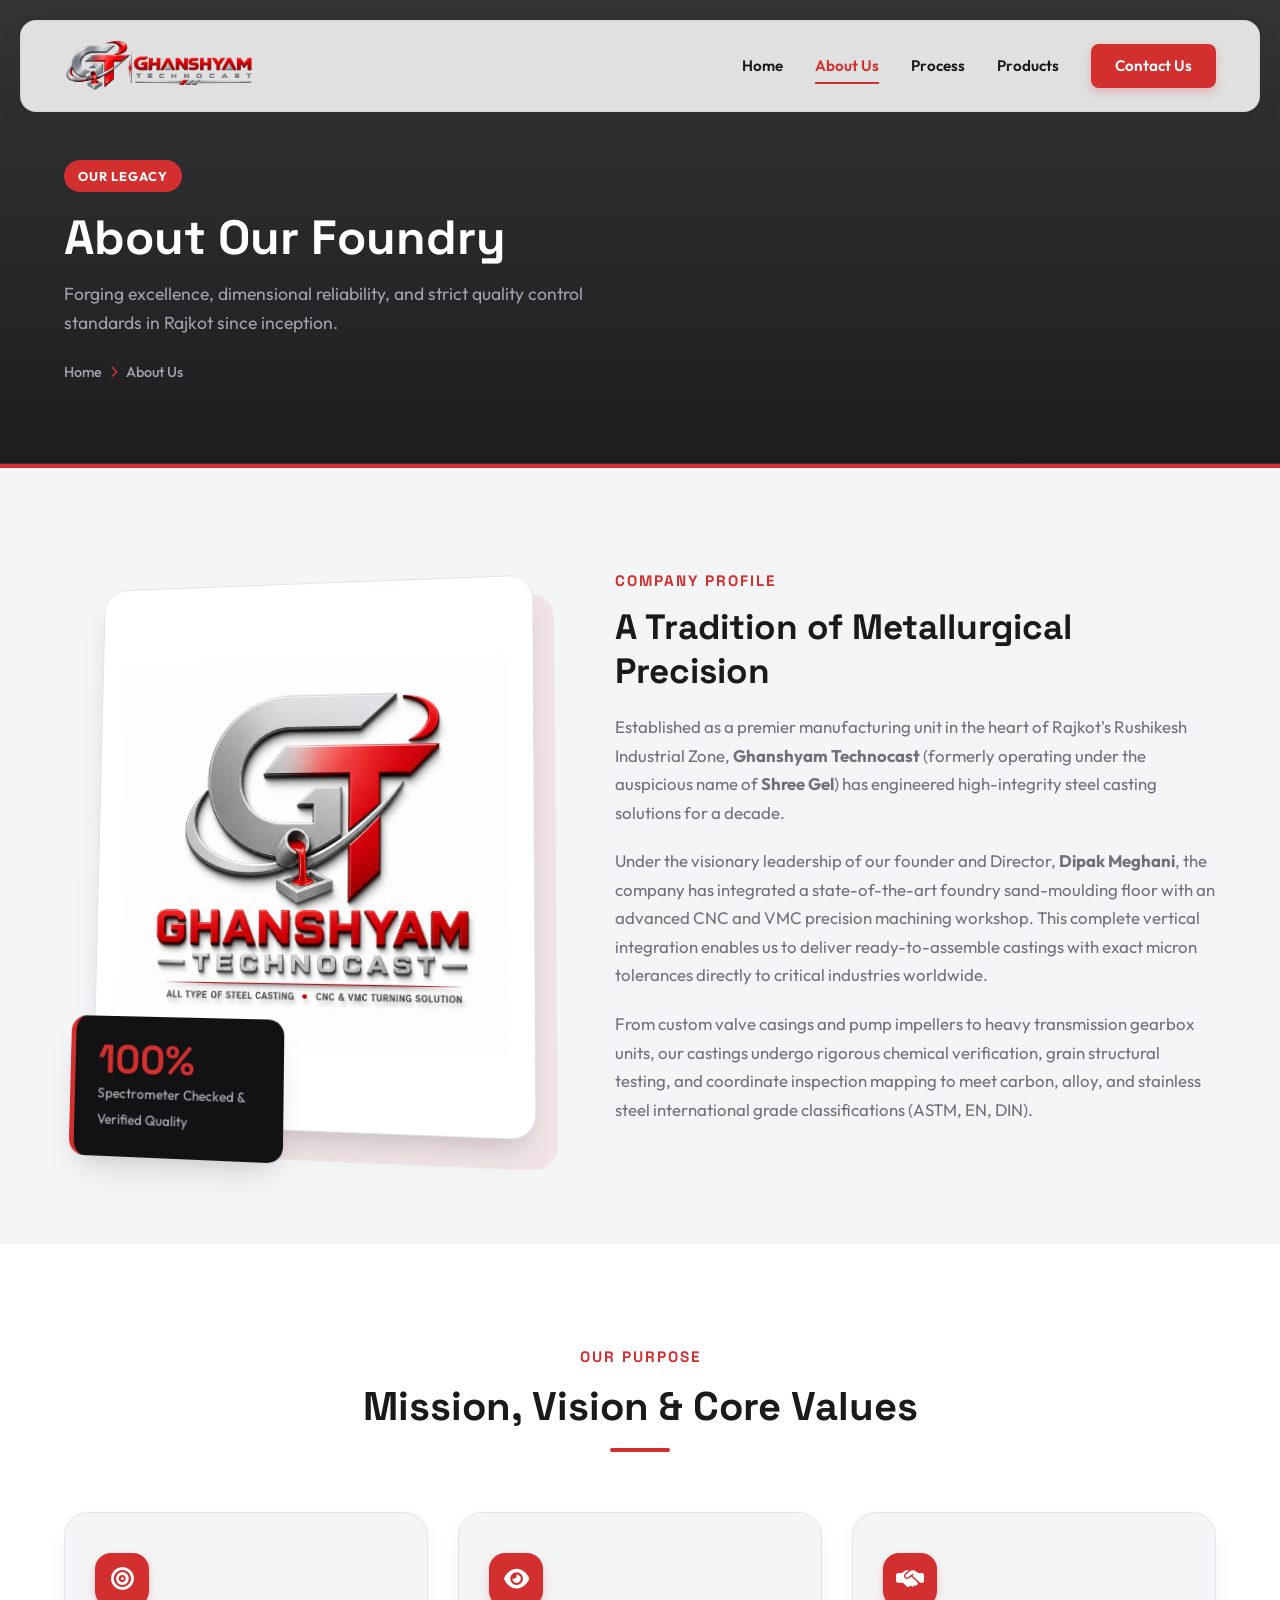
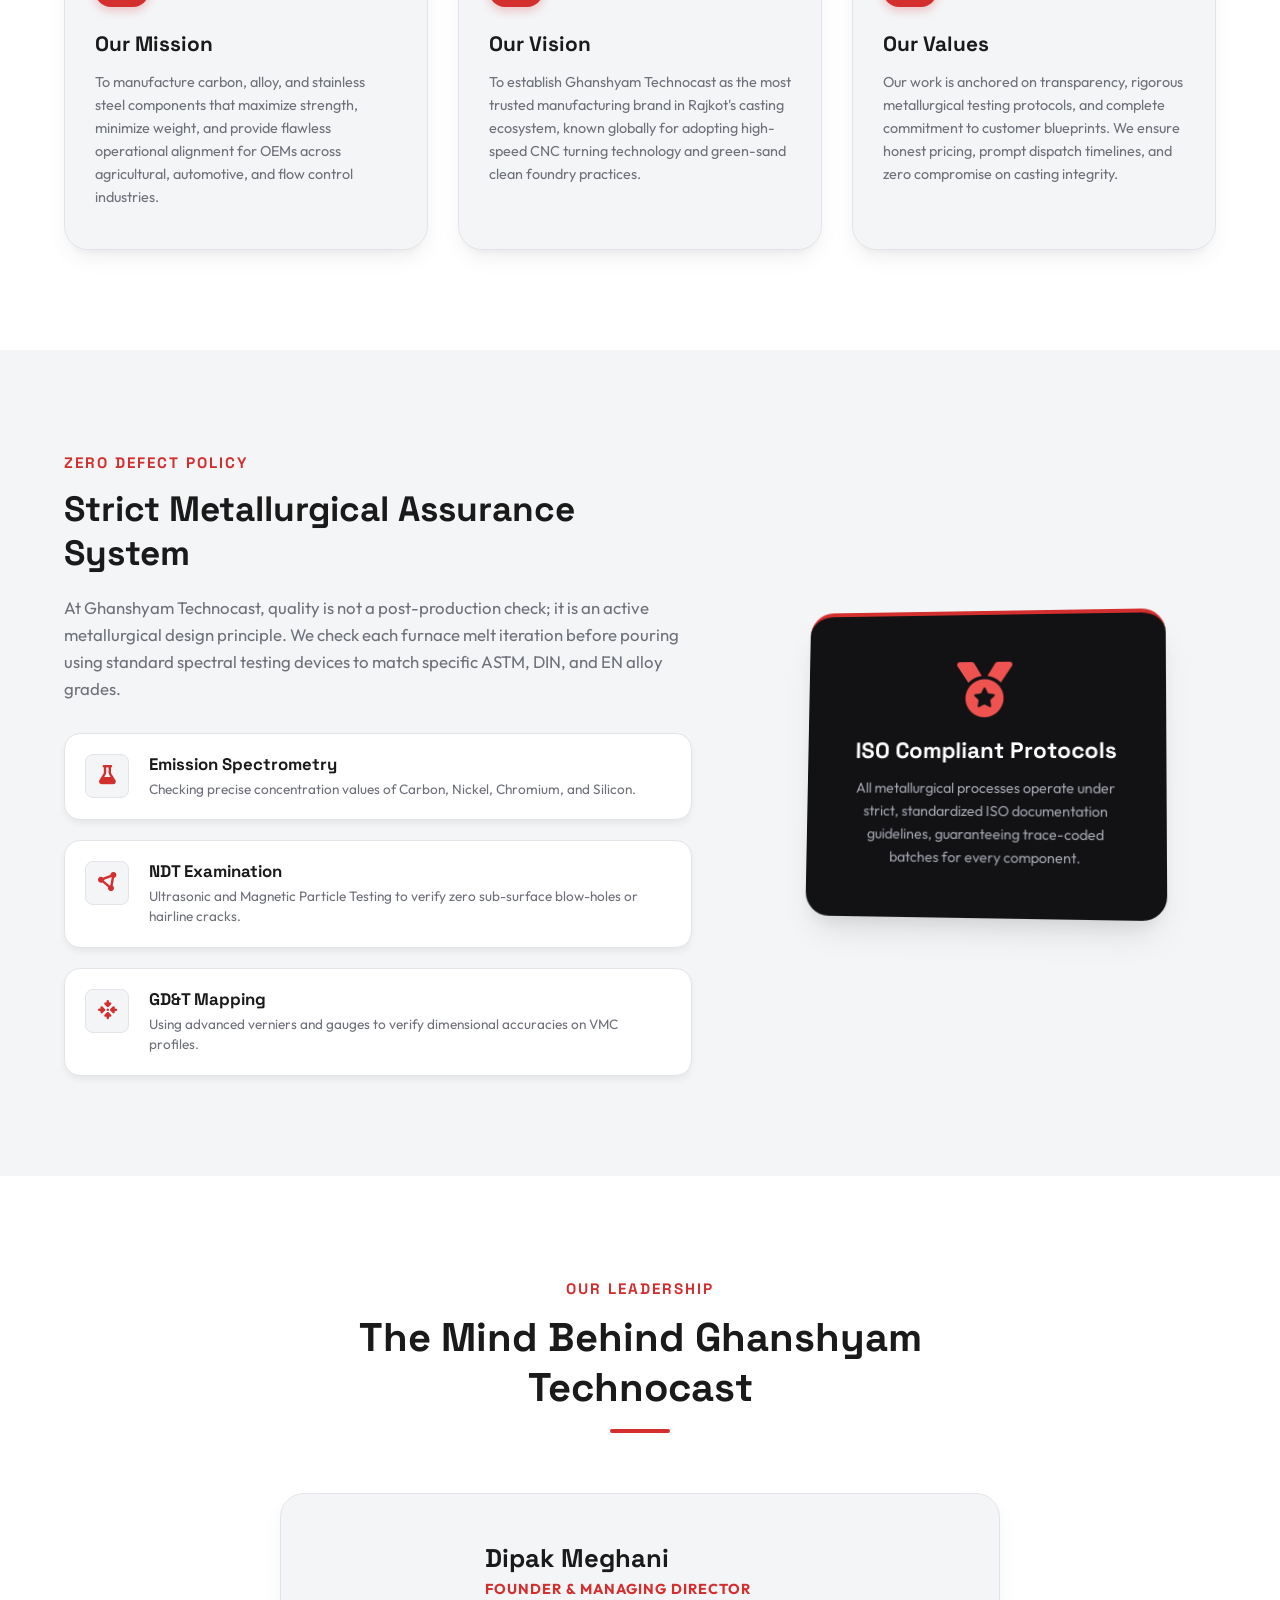
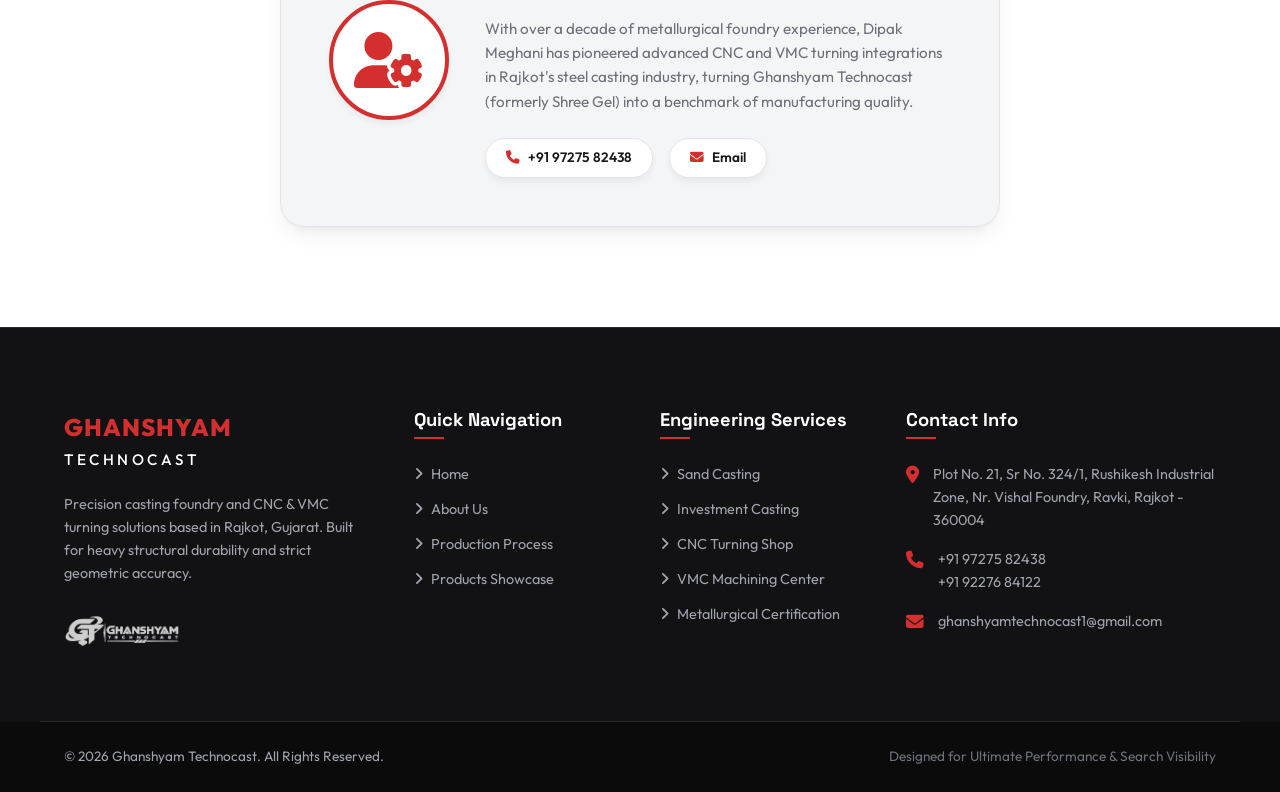
==== commit 9646b6af: "fix: mobile responsiveness, contact details layout, and logo image caching updates" ====
--- a/about.html
+++ b/about.html
@@ -27,7 +27,7 @@
     <link rel="stylesheet" href="https://cdnjs.cloudflare.com/ajax/libs/font-awesome/6.4.0/css/all.min.css">
 
     <!-- Custom CSS -->
-    <link rel="stylesheet" href="style.css">
+    <link rel="stylesheet" href="style.css?v=1.4">
 </head>
 <body>
 
@@ -38,7 +38,7 @@
     <header class="header">
         <div class="container header-container">
             <a href="index.html" class="logo-image-link">
-                <img src="Ghanshyam Technocast Logo.png" alt="Ghanshyam Technocast Logo" class="navbar-logo-img">
+                <img src="Ghanshyam Technocast Logo.png?v=1.5" alt="Ghanshyam Technocast Logo" class="navbar-logo-img">
             </a>
             
             <nav class="nav-menu">
@@ -78,7 +78,7 @@
             <div class="about-detailed-grid">
                 <div class="about-detail-visual">
                     <div class="image-box-3d">
-                        <img src="About Logo.png" alt="Ghanshyam Technocast Factory Layout" class="about-img-main" style="background-color: #ffffff; object-fit: contain; padding: 24px; border: 1px solid var(--color-border-light);">
+                        <img src="About Logo.png?v=1.5" alt="Ghanshyam Technocast Factory Layout" class="about-img-main" style="background-color: #ffffff; object-fit: contain; padding: 24px; border: 1px solid var(--color-border-light);">
                         <div class="overlay-box-3d">
                             <span class="num">100%</span>
                             <span class="txt">Spectrometer Checked & Verified Quality</span>
@@ -231,7 +231,7 @@
                 </a>
                 <p class="brand-desc">Precision casting foundry and CNC & VMC turning solutions based in Rajkot, Gujarat. Built for heavy structural durability and strict geometric accuracy.</p>
                 <div class="footer-logo-container" style="margin-top: 15px;">
-                    <img src="Ghanshyam Technocast Logo.png" alt="Ghanshyam Technocast Logo" class="footer-logo-img" style="max-height: 45px; width: auto; object-fit: contain; filter: brightness(0) invert(1); opacity: 0.8; transition: opacity 0.3s ease;">
+                    <img src="Ghanshyam Technocast Logo.png?v=1.5" alt="Ghanshyam Technocast Logo" class="footer-logo-img" style="max-height: 45px; width: auto; object-fit: contain; filter: brightness(0) invert(1); opacity: 0.8; transition: opacity 0.3s ease;">
                 </div>
             </div>
 
--- a/style.css
+++ b/style.css
@@ -61,6 +61,7 @@
     background-color: var(--color-bg-light);
     color: var(--color-text-dark);
     font-family: var(--font-body);
+    overflow-x: hidden;
 }
 
 body {
@@ -106,10 +107,11 @@
 .header {
     position: fixed;
     top: 20px;
-    left: 50%;
-    transform: translateX(-50%);
+    left: 0;
+    right: 0;
     width: calc(100% - 40px);
     max-width: 1440px;
+    margin: 0 auto;
     background: rgba(255, 255, 255, 0.85);
     backdrop-filter: blur(16px);
     -webkit-backdrop-filter: blur(16px);
@@ -1714,7 +1716,7 @@
     .nav-menu {
         position: fixed;
         top: 84px;
-        left: -100%;
+        left: calc(-100% - 40px);
         width: 100%;
         height: calc(100vh - 84px);
         background: #ffffff;
@@ -1767,6 +1769,22 @@
         border-right: 0 !important;
         border-top: 0 !important;
     }
+
+    /* Contact Info Panel and Form padding reduction to prevent overflow on mobile and tablet devices */
+    .contact-info-panel-3d,
+    .contact-form-card-3d {
+        padding: 30px 20px;
+    }
+
+    .contact-method-card {
+        padding: 16px 12px;
+        gap: 12px;
+    }
+
+    /* Prevent long email links from overflowing on mobile screen sizes */
+    .contact-method-card a {
+        word-break: break-all;
+    }
 }
 
 @media (max-width: 576px) {
@@ -1801,6 +1819,36 @@
         flex-direction: column;
         gap: 12px;
         text-align: center;
+    }
+
+    /* Container padding adjustment on very small screens */
+    .container {
+        padding: 0 16px;
+    }
+
+    /* Contact Info Panel and Form padding reduction to prevent overflow */
+    .contact-info-panel-3d,
+    .contact-form-card-3d {
+        padding: 20px 16px;
+        width: 100%;
+        max-width: 100%;
+        box-sizing: border-box;
+    }
+
+    .contact-method-card {
+        flex-direction: column;
+        align-items: flex-start;
+        gap: 12px;
+        padding: 16px;
+        width: 100%;
+        box-sizing: border-box;
+    }
+
+    /* Prevent long email links and other fields from overflowing on mobile screen sizes */
+    .contact-method-card a,
+    .contact-method-card address {
+        word-break: break-all;
+        white-space: normal;
     }
 }
 
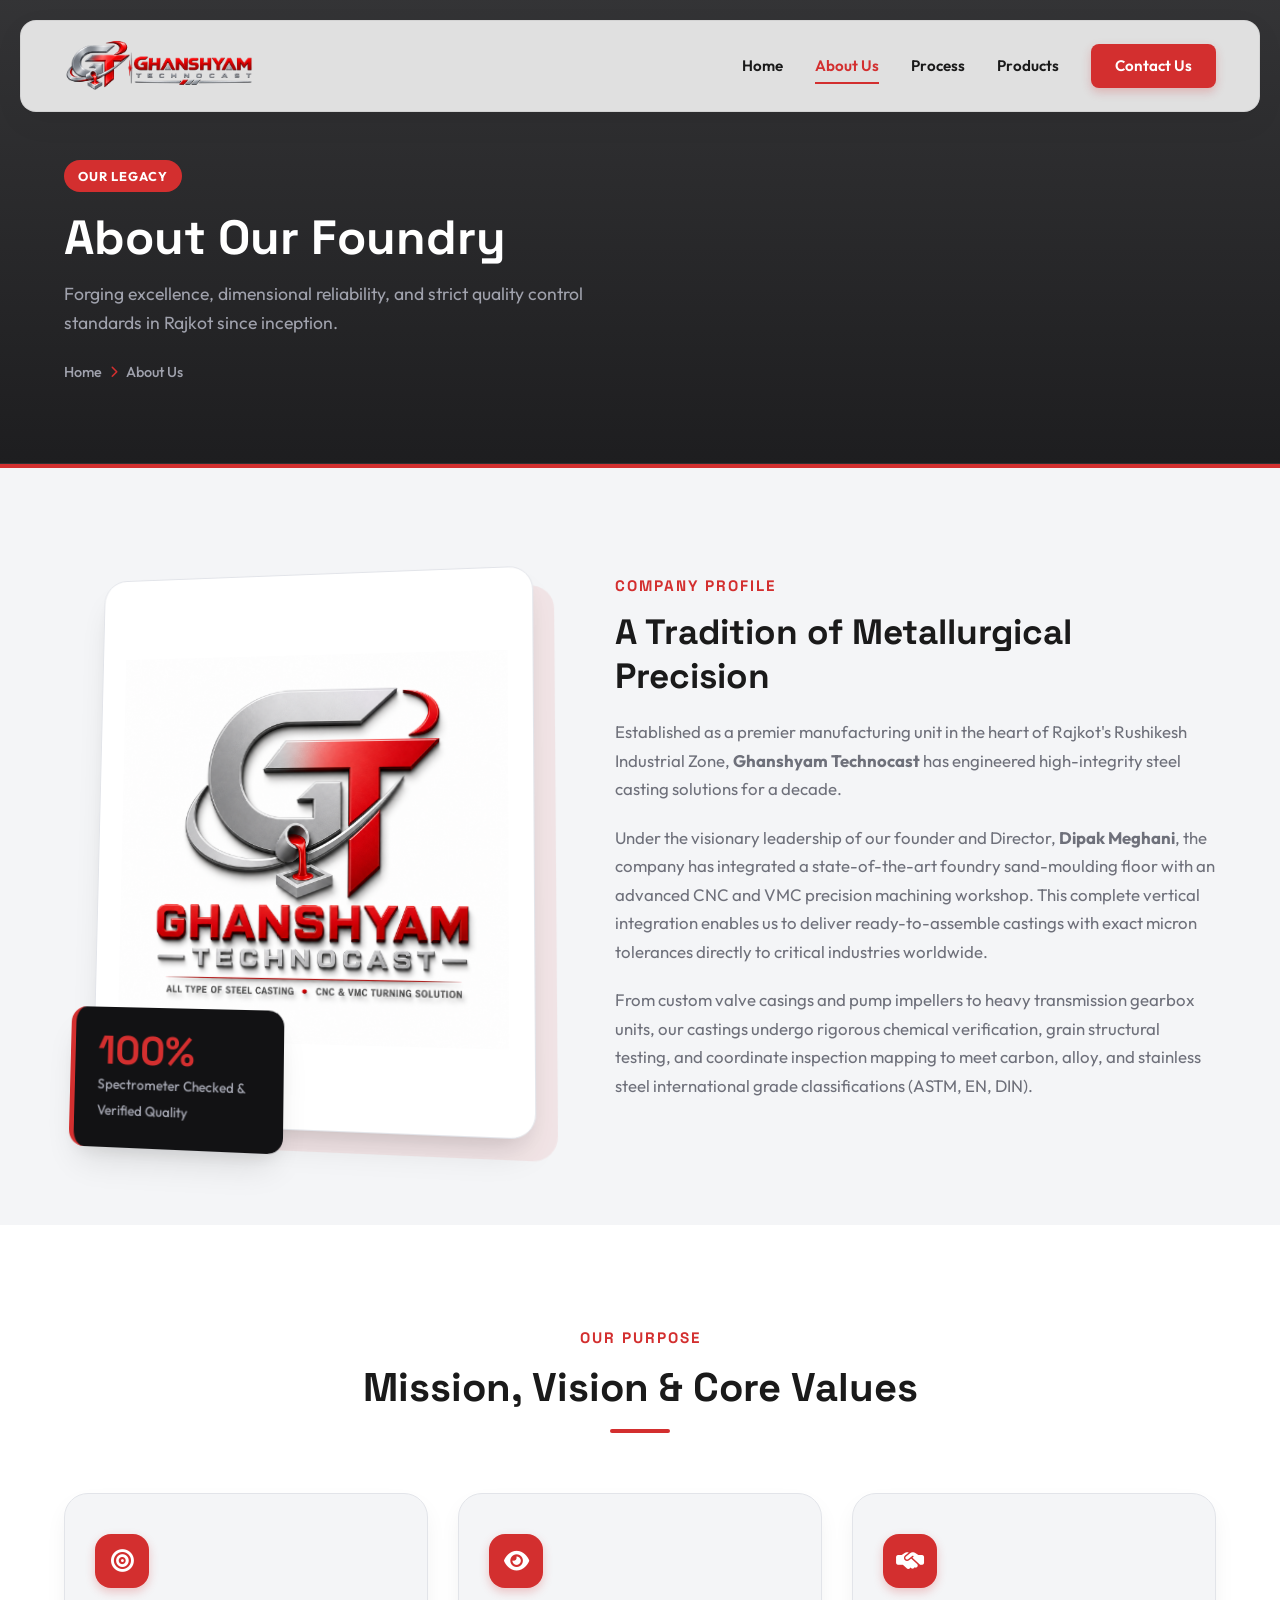
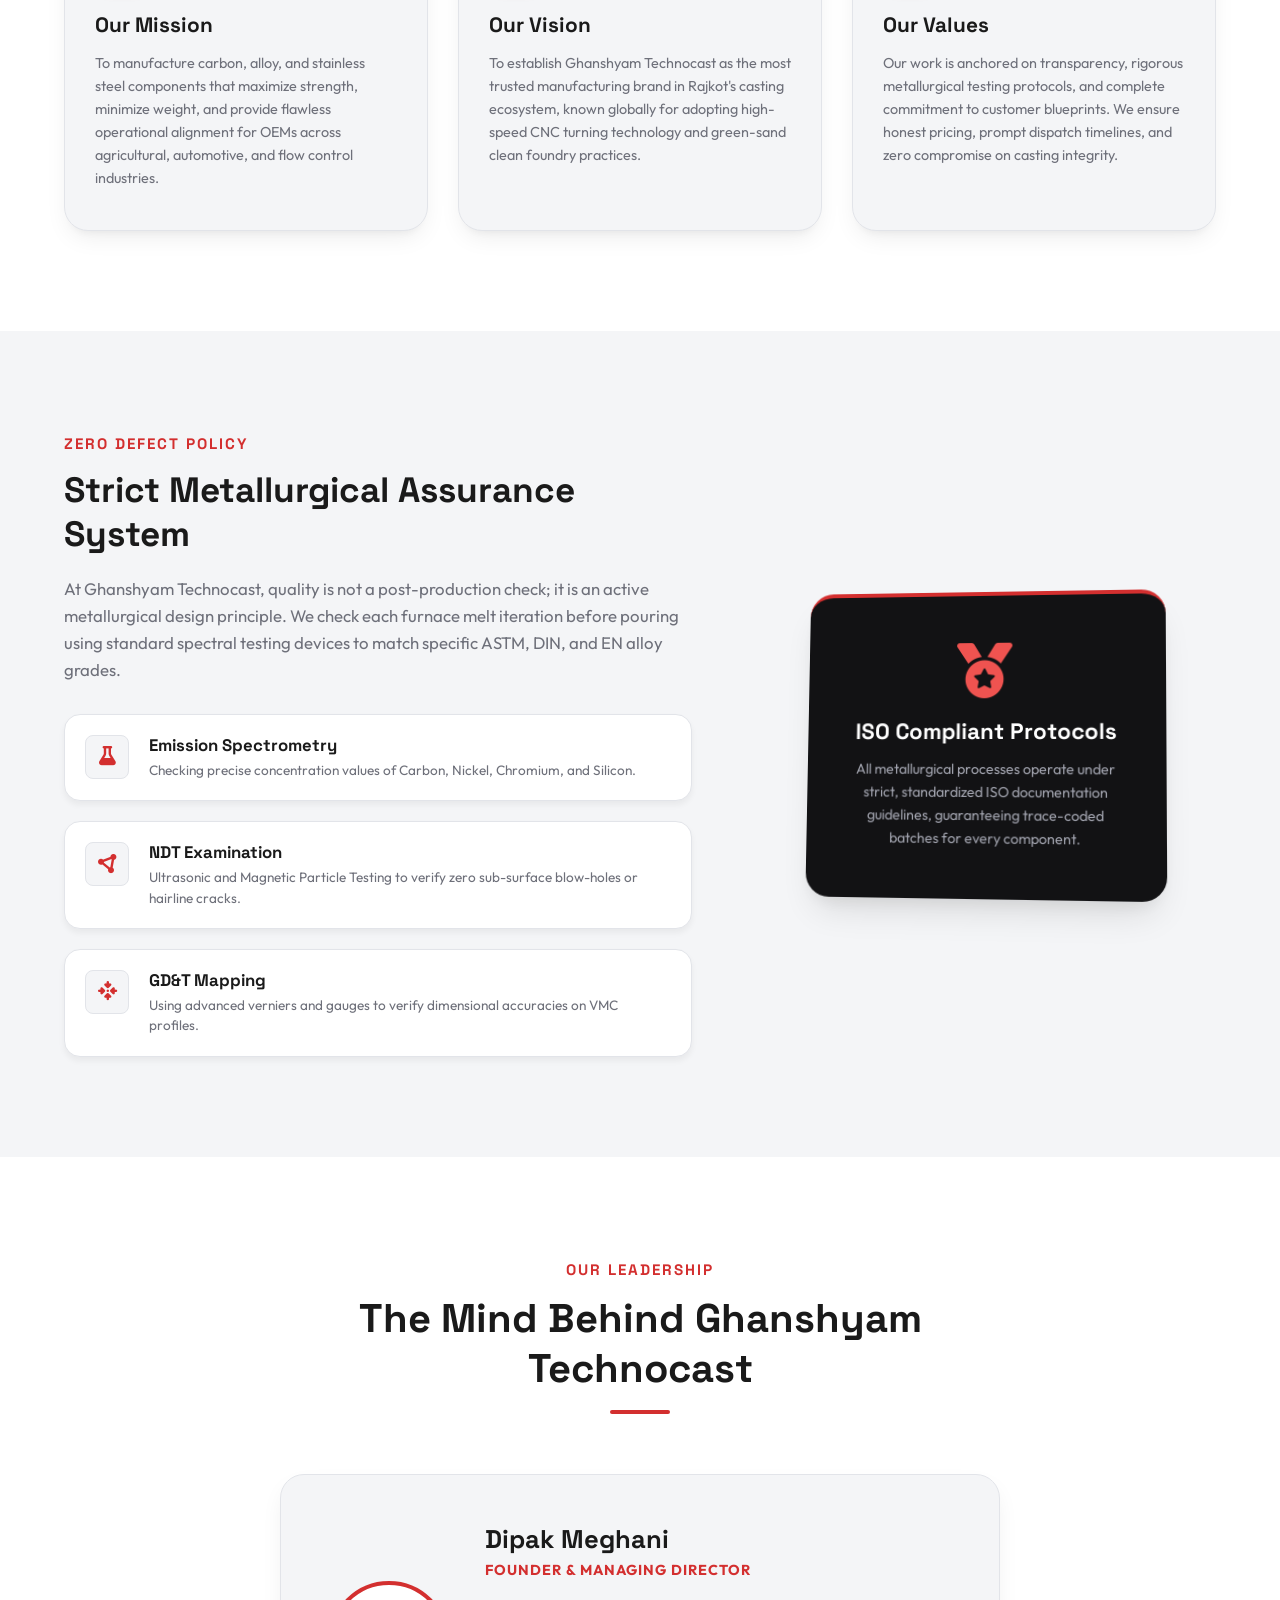
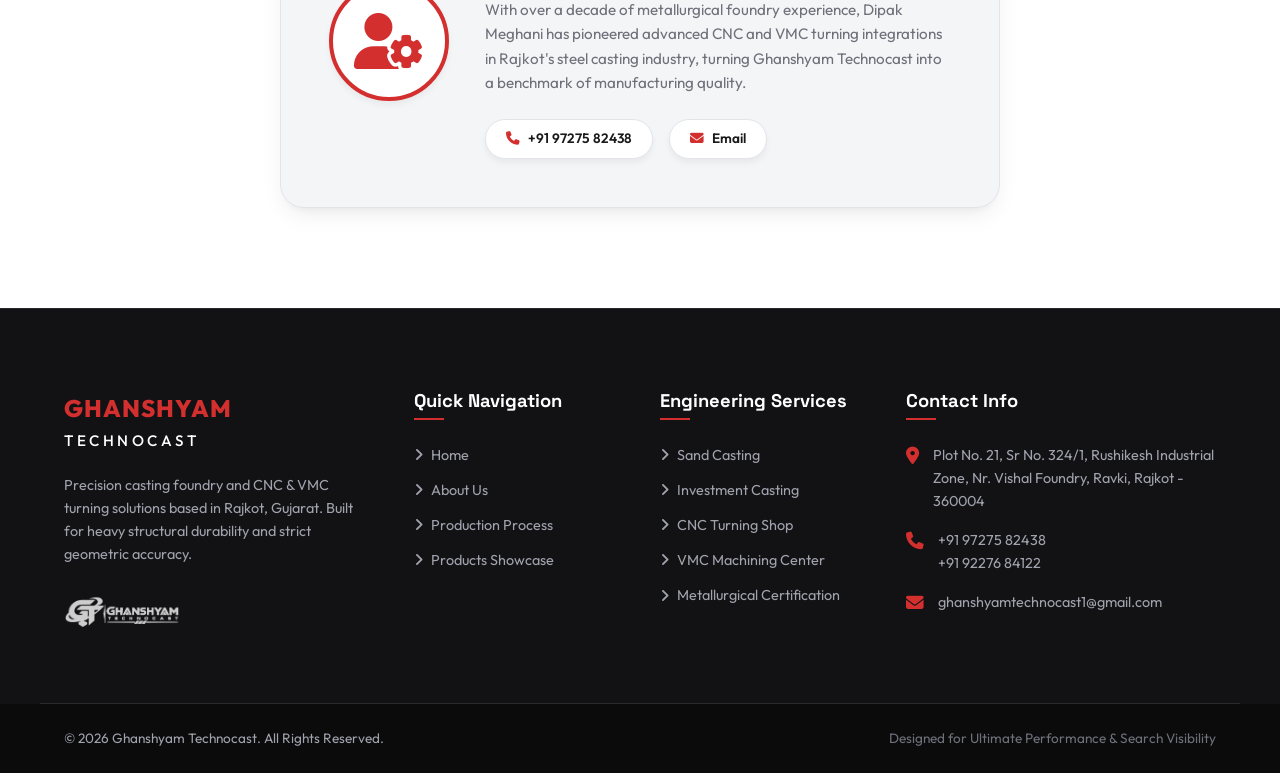
==== commit 73002ae4: "feat: remove shree gel branding, restore high-quality product images, add canonical tags and sitemap" ====
--- a/about.html
+++ b/about.html
@@ -7,7 +7,7 @@
     
     <!-- SEO Meta Tags -->
     <meta name="description" content="Learn about Ghanshyam Technocast, a premier steel casting foundry and CNC/VMC machining center in Rajkot, Gujarat. Built on metallurgical expertise, premium quality control, and decades of custom manufacturing.">
-    <meta name="keywords" content="Steel Foundry Rajkot, About Ghanshyam Technocast, Dipak Meghani, Shree Gel, Metallurgical Quality, Steel Casting India">
+    <meta name="keywords" content="Steel Foundry Rajkot, About Ghanshyam Technocast, Dipak Meghani, Metallurgical Quality, Steel Casting India">
     <meta name="author" content="Ghanshyam Technocast">
     <meta name="robots" content="index, follow">
     
@@ -27,6 +27,7 @@
     <link rel="stylesheet" href="https://cdnjs.cloudflare.com/ajax/libs/font-awesome/6.4.0/css/all.min.css">
 
     <!-- Custom CSS -->
+    <link rel="canonical" href="https://www.ghanshyamtechnocast.com/about.html">
     <link rel="stylesheet" href="style.css?v=1.4">
 </head>
 <body>
@@ -90,7 +91,7 @@
                 <div class="about-detail-text">
                     <span class="sub-heading">Company Profile</span>
                     <h2>A Tradition of Metallurgical Precision</h2>
-                    <p>Established as a premier manufacturing unit in the heart of Rajkot's Rushikesh Industrial Zone, <strong>Ghanshyam Technocast</strong> (formerly operating under the auspicious name of <strong>Shree Gel</strong>) has engineered high-integrity steel casting solutions for a decade.</p>
+                    <p>Established as a premier manufacturing unit in the heart of Rajkot's Rushikesh Industrial Zone, <strong>Ghanshyam Technocast</strong> has engineered high-integrity steel casting solutions for a decade.</p>
                     <p>Under the visionary leadership of our founder and Director, <strong>Dipak Meghani</strong>, the company has integrated a state-of-the-art foundry sand-moulding floor with an advanced CNC and VMC precision machining workshop. This complete vertical integration enables us to deliver ready-to-assemble castings with exact micron tolerances directly to critical industries worldwide.</p>
                     <p>From custom valve casings and pump impellers to heavy transmission gearbox units, our castings undergo rigorous chemical verification, grain structural testing, and coordinate inspection mapping to meet carbon, alloy, and stainless steel international grade classifications (ASTM, EN, DIN).</p>
                 </div>
@@ -209,7 +210,7 @@
                         <div class="leader-info">
                             <h3>Dipak Meghani</h3>
                             <span class="designation">Founder & Managing Director</span>
-                            <p class="leader-bio">With over a decade of metallurgical foundry experience, Dipak Meghani has pioneered advanced CNC and VMC turning integrations in Rajkot's steel casting industry, turning Ghanshyam Technocast (formerly Shree Gel) into a benchmark of manufacturing quality.</p>
+                            <p class="leader-bio">With over a decade of metallurgical foundry experience, Dipak Meghani has pioneered advanced CNC and VMC turning integrations in Rajkot's steel casting industry, turning Ghanshyam Technocast into a benchmark of manufacturing quality.</p>
                             <div class="leader-contact-links">
                                 <a href="tel:+919727582438" class="contact-bubble"><i class="fa-solid fa-phone"></i> +91 97275 82438</a>
                                 <a href="mailto:ghanshyamtechnocast1@gmail.com" class="contact-bubble"><i class="fa-solid fa-envelope"></i> Email</a>
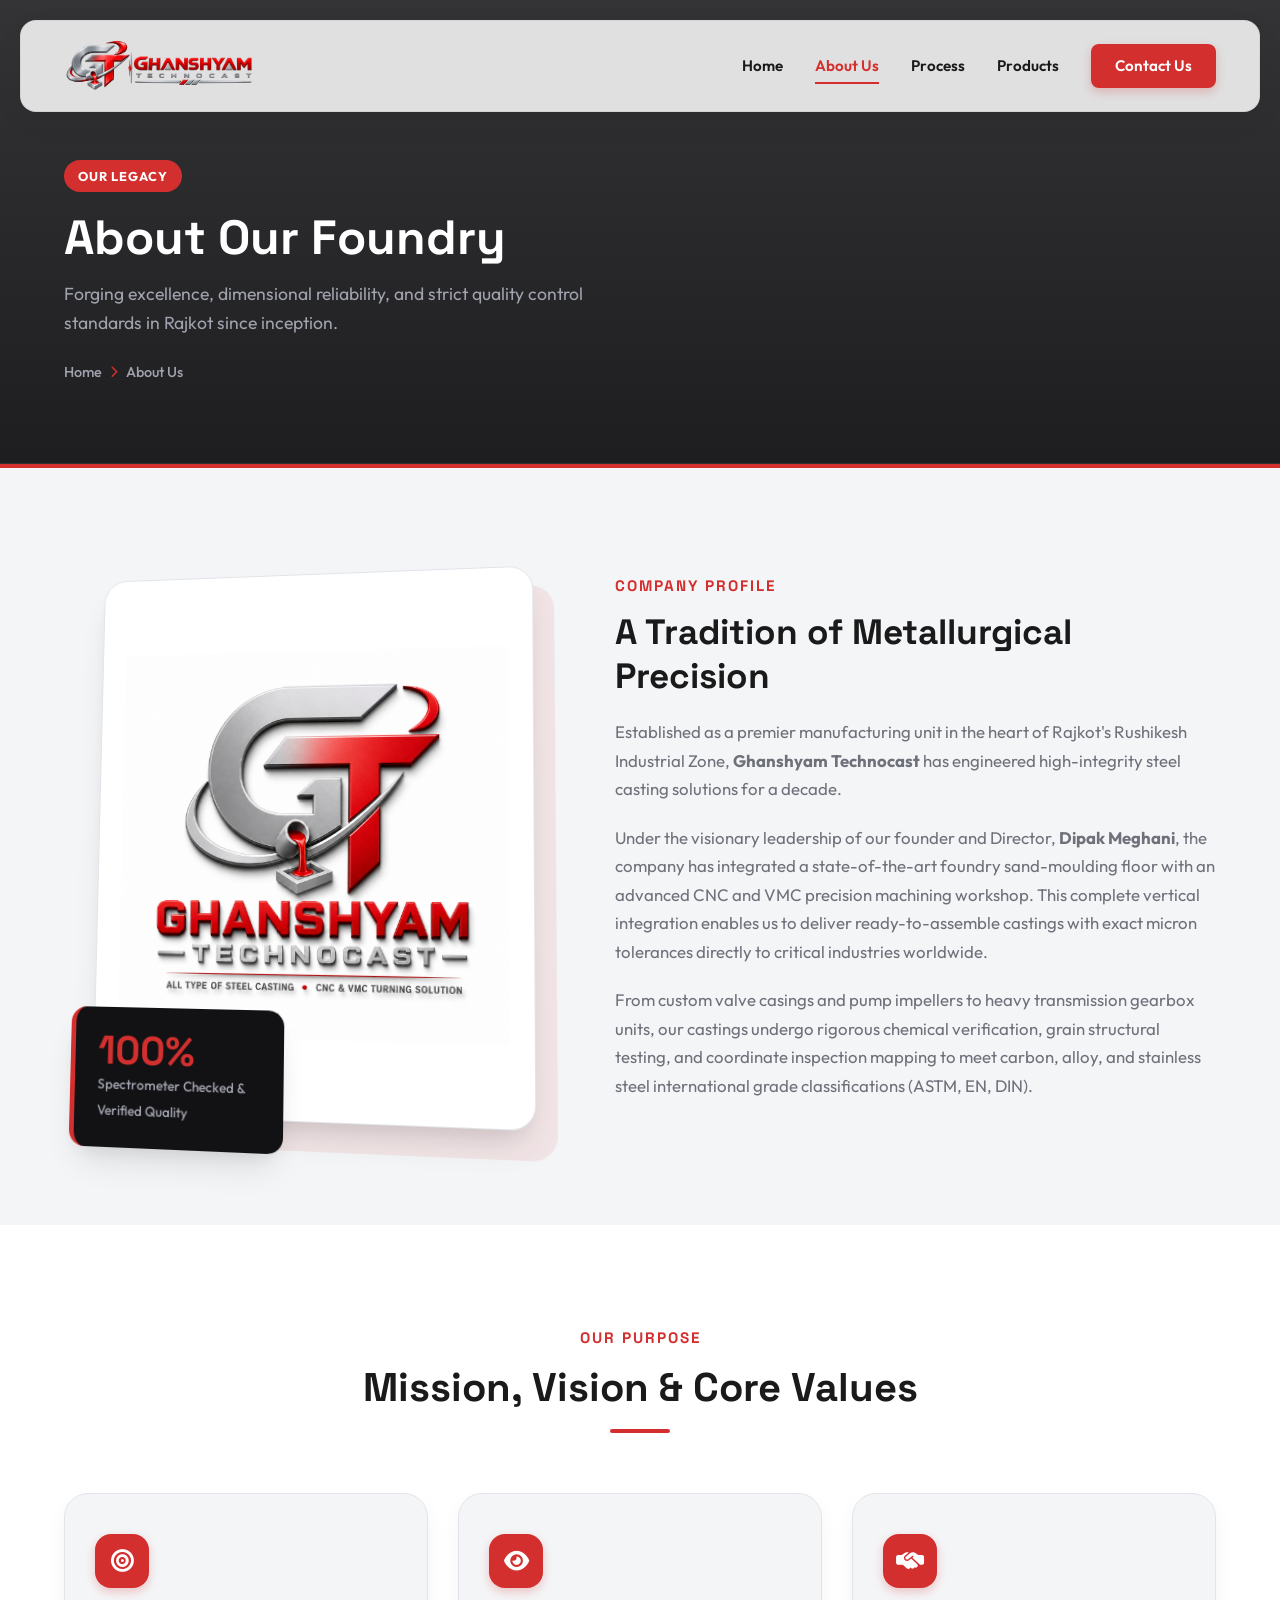
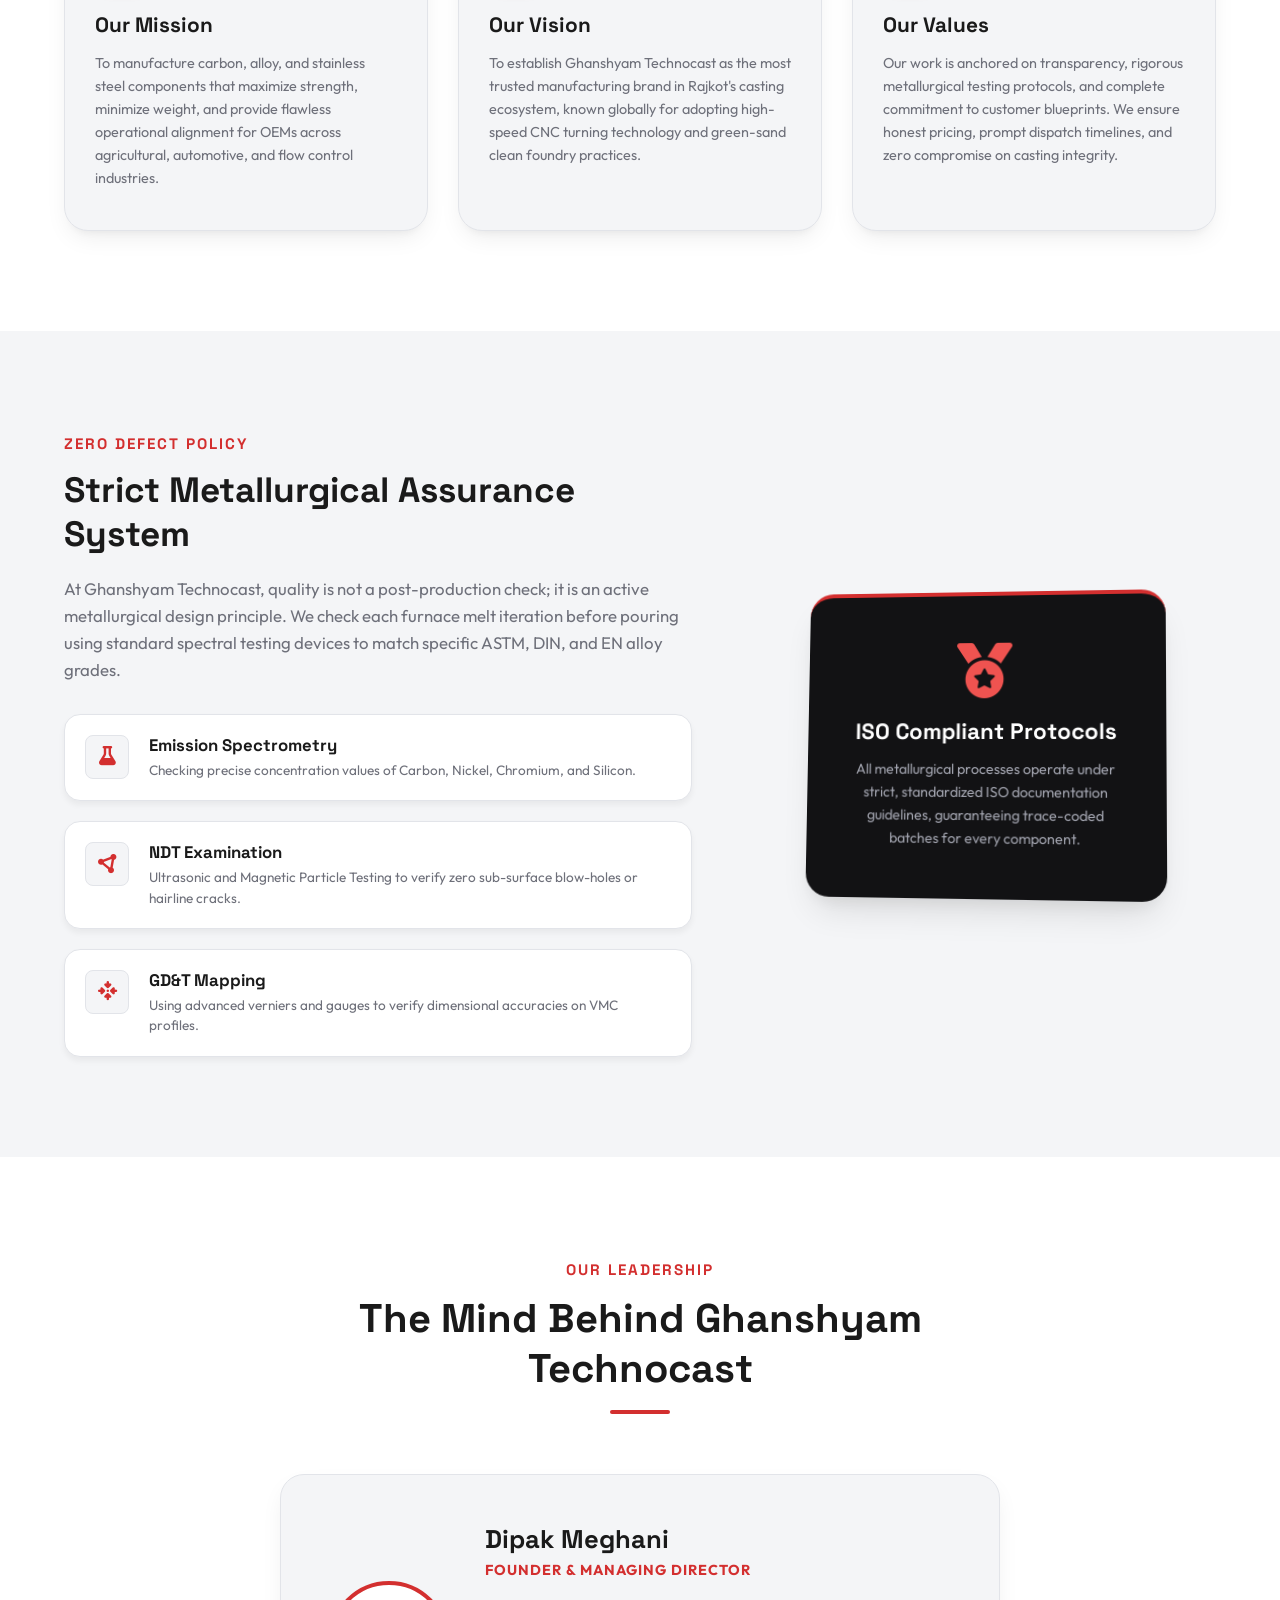
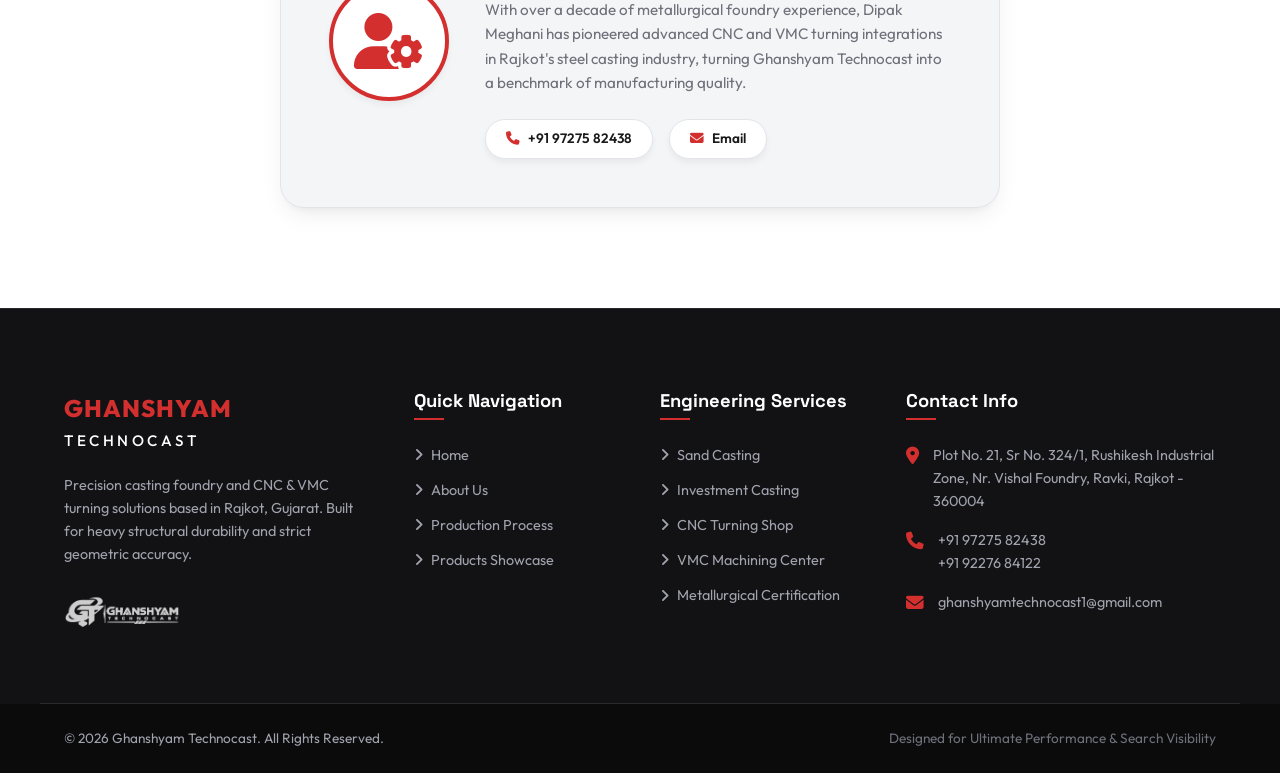
==== commit 8b705a3e: "style: change portal-grid to 3 columns to center cards and update query cache version" ====
--- a/about.html
+++ b/about.html
@@ -28,7 +28,7 @@
 
     <!-- Custom CSS -->
     <link rel="canonical" href="https://www.ghanshyamtechnocast.com/about.html">
-    <link rel="stylesheet" href="style.css?v=1.4">
+    <link rel="stylesheet" href="style.css?v=1.5">
 </head>
 <body>
 
--- a/style.css
+++ b/style.css
@@ -2243,7 +2243,7 @@
 
 .portal-grid {
     display: grid;
-    grid-template-columns: repeat(4, 1fr);
+    grid-template-columns: repeat(3, 1fr);
     gap: 30px;
 }
 
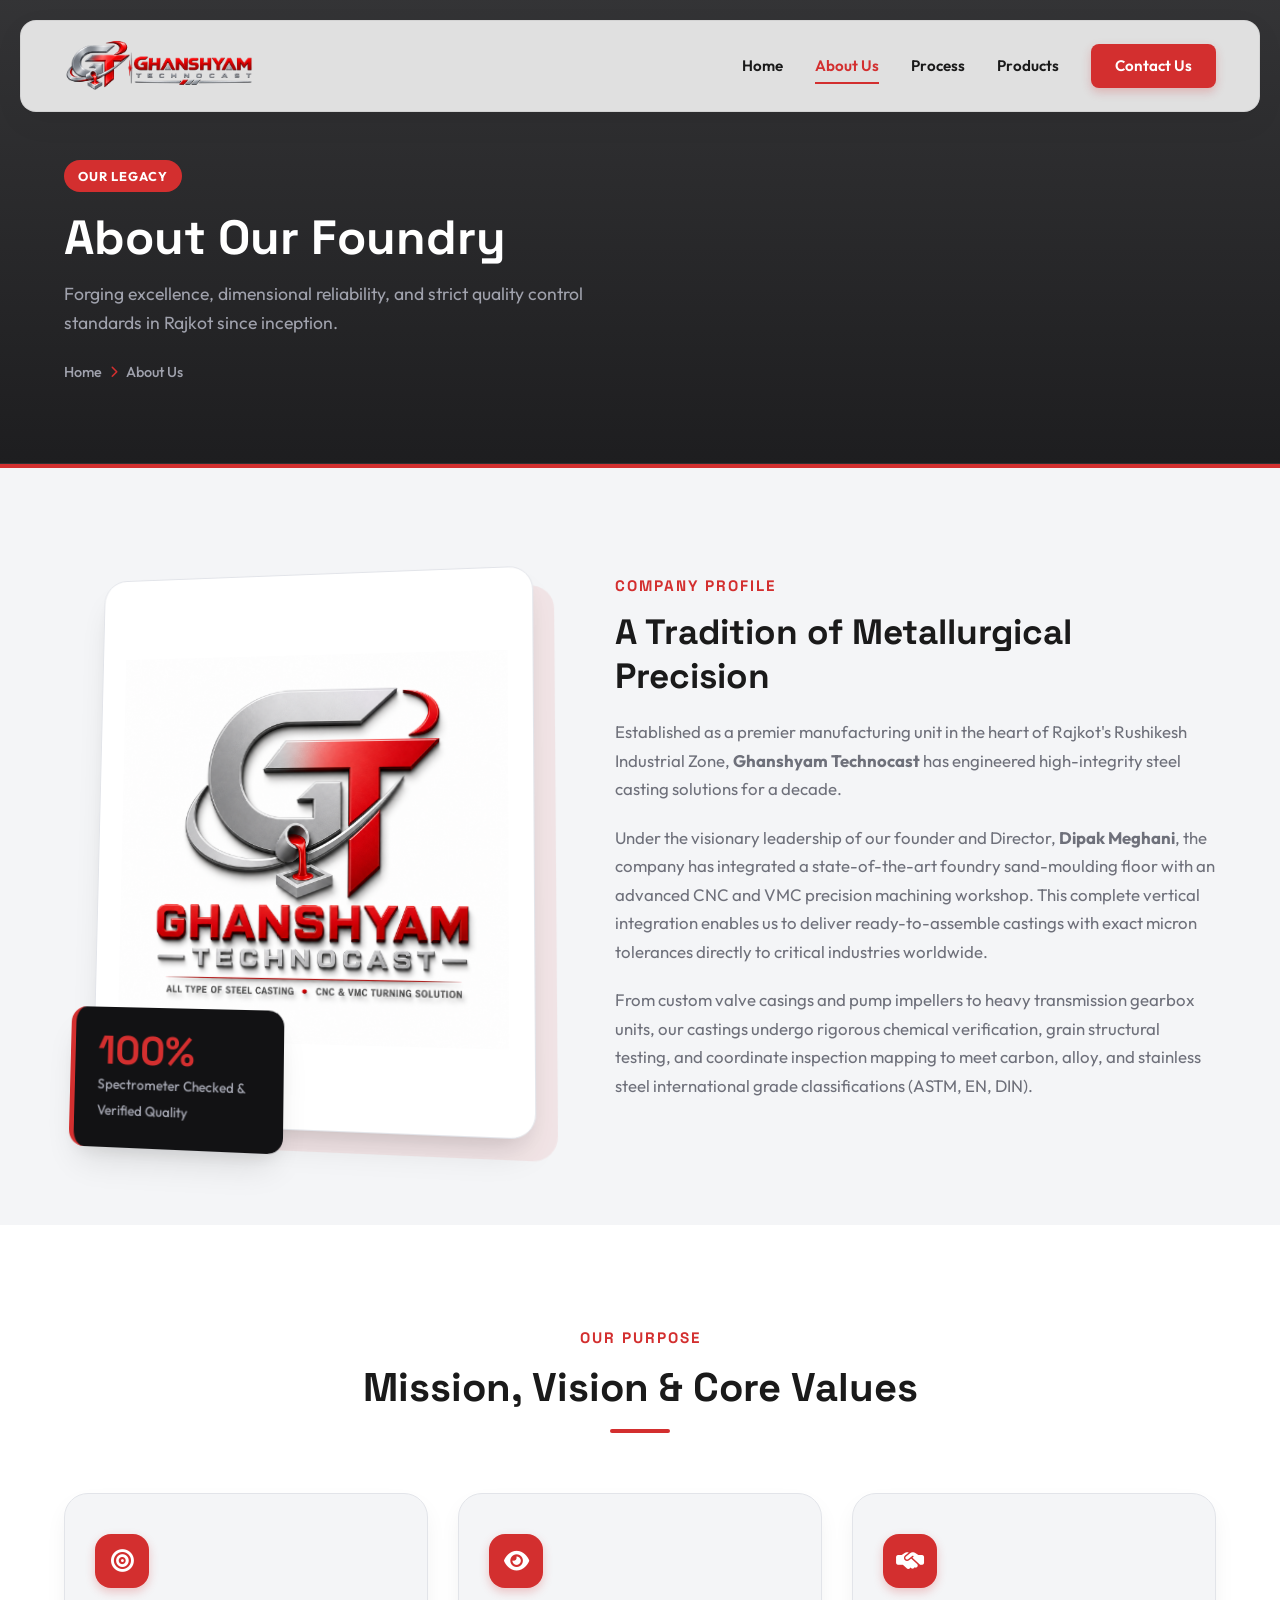
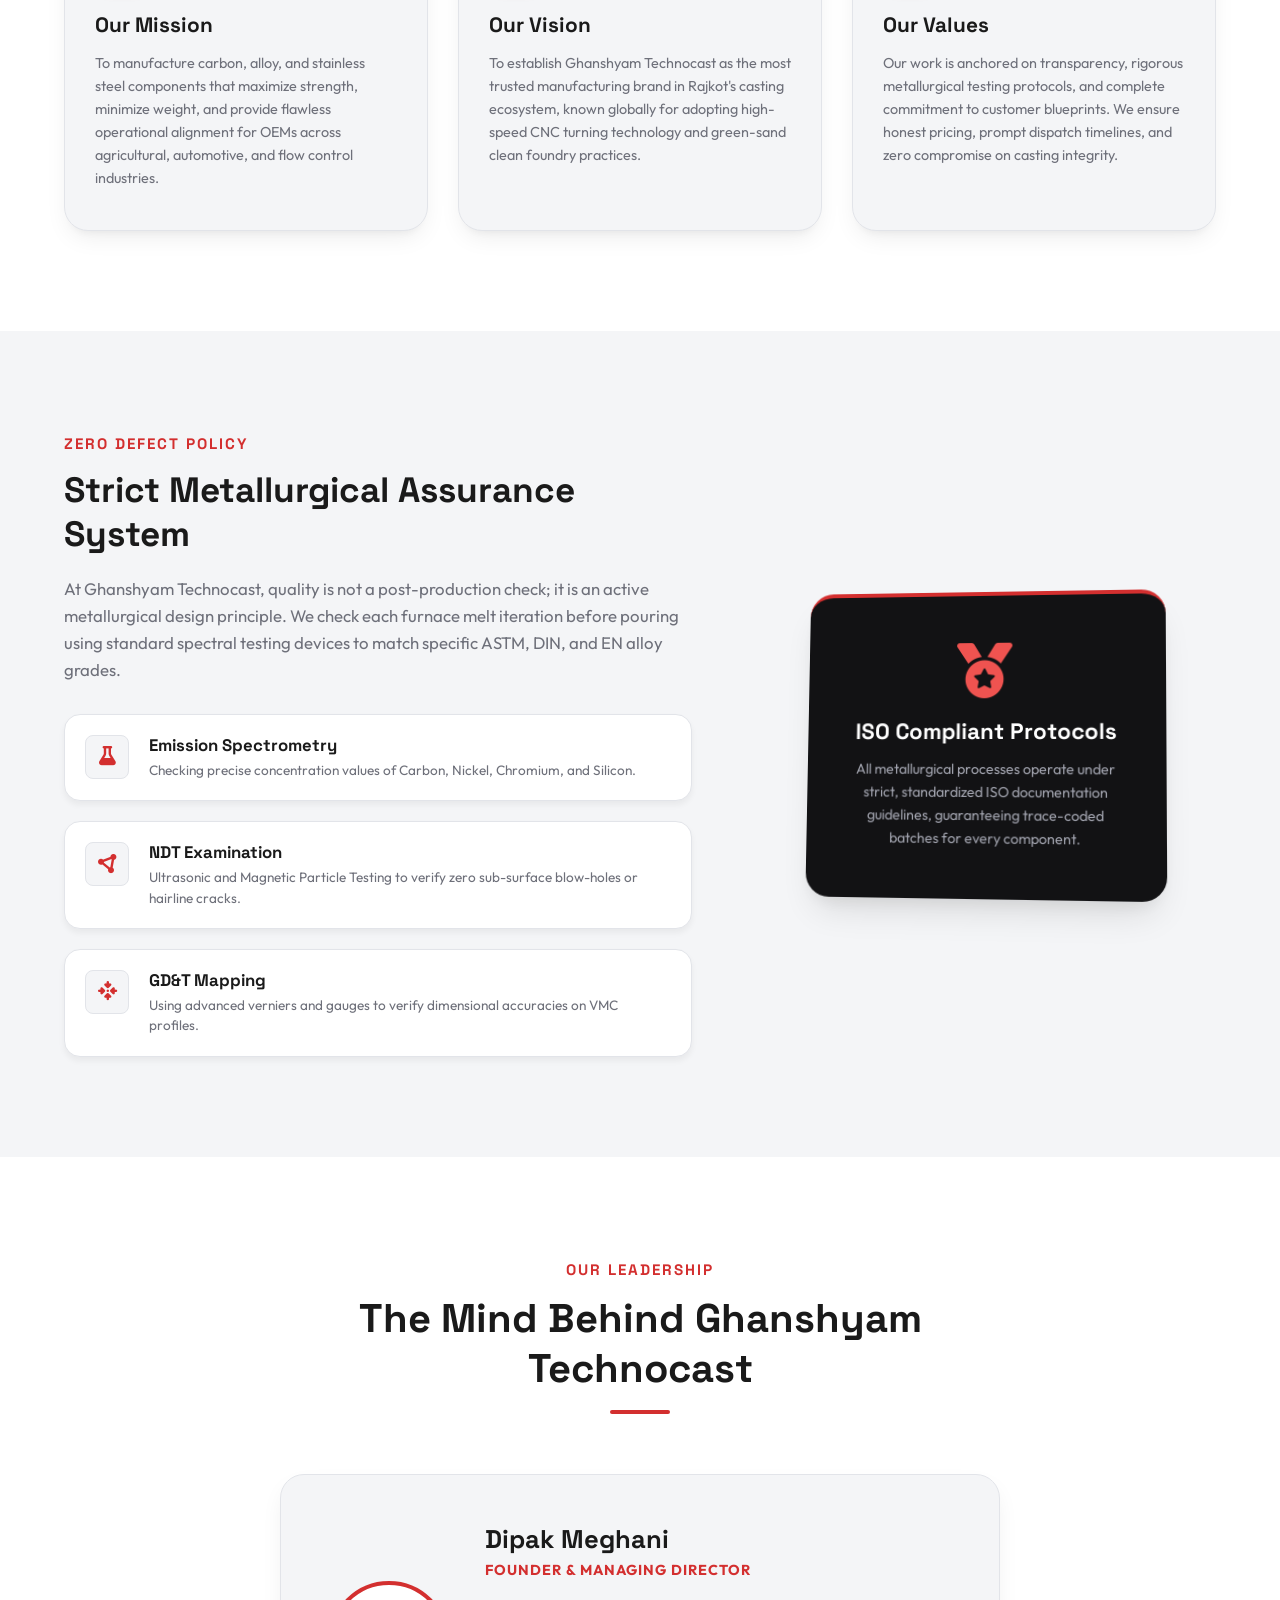
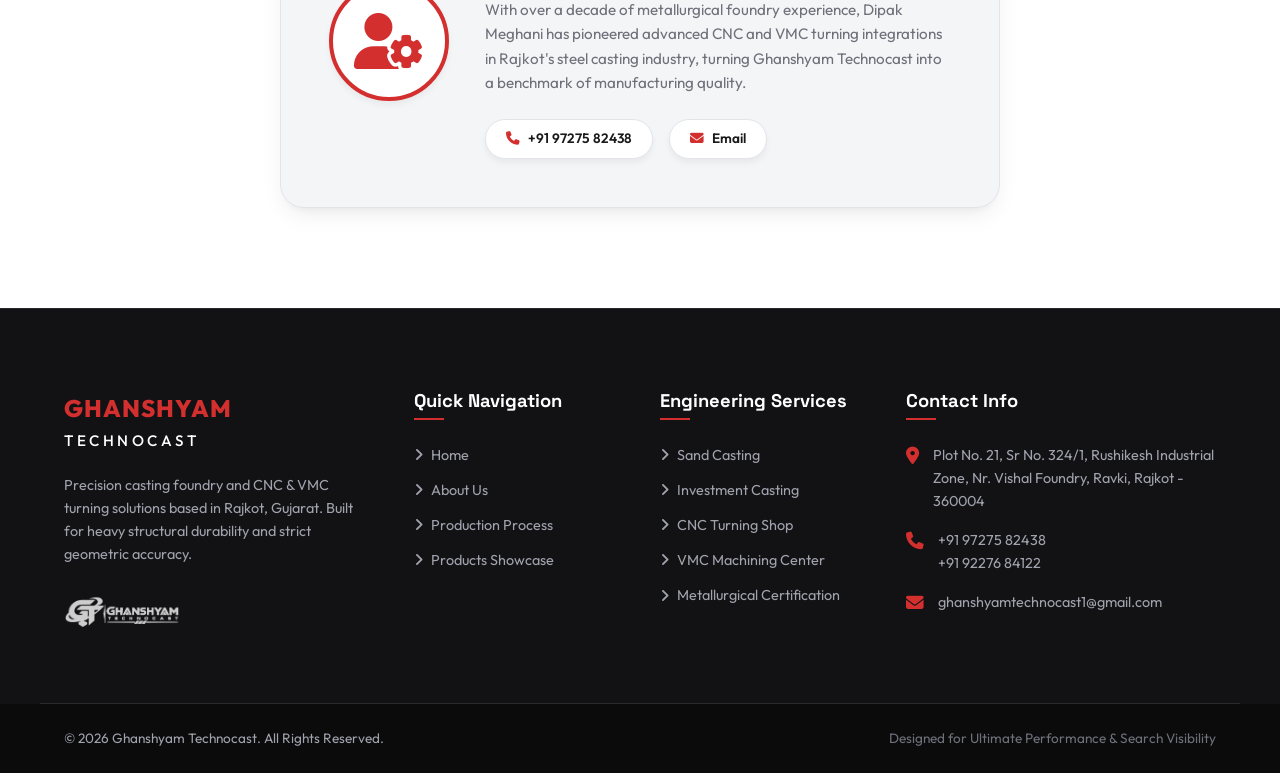
==== commit 26289913: "feat: add Favicon configuration and vercel.json cleanUrls for pretty URLs" ====
--- a/about.html
+++ b/about.html
@@ -4,6 +4,9 @@
     <meta charset="UTF-8">
     <meta name="viewport" content="width=device-width, initial-scale=1.0">
     <title>About Us | Ghanshyam Technocast - Steel Casting Foundry Rajkot</title>
+    
+    <!-- Favicon -->
+    <link rel="icon" type="image/png" href="Favicon.png?v=1.2">
     
     <!-- SEO Meta Tags -->
     <meta name="description" content="Learn about Ghanshyam Technocast, a premier steel casting foundry and CNC/VMC machining center in Rajkot, Gujarat. Built on metallurgical expertise, premium quality control, and decades of custom manufacturing.">
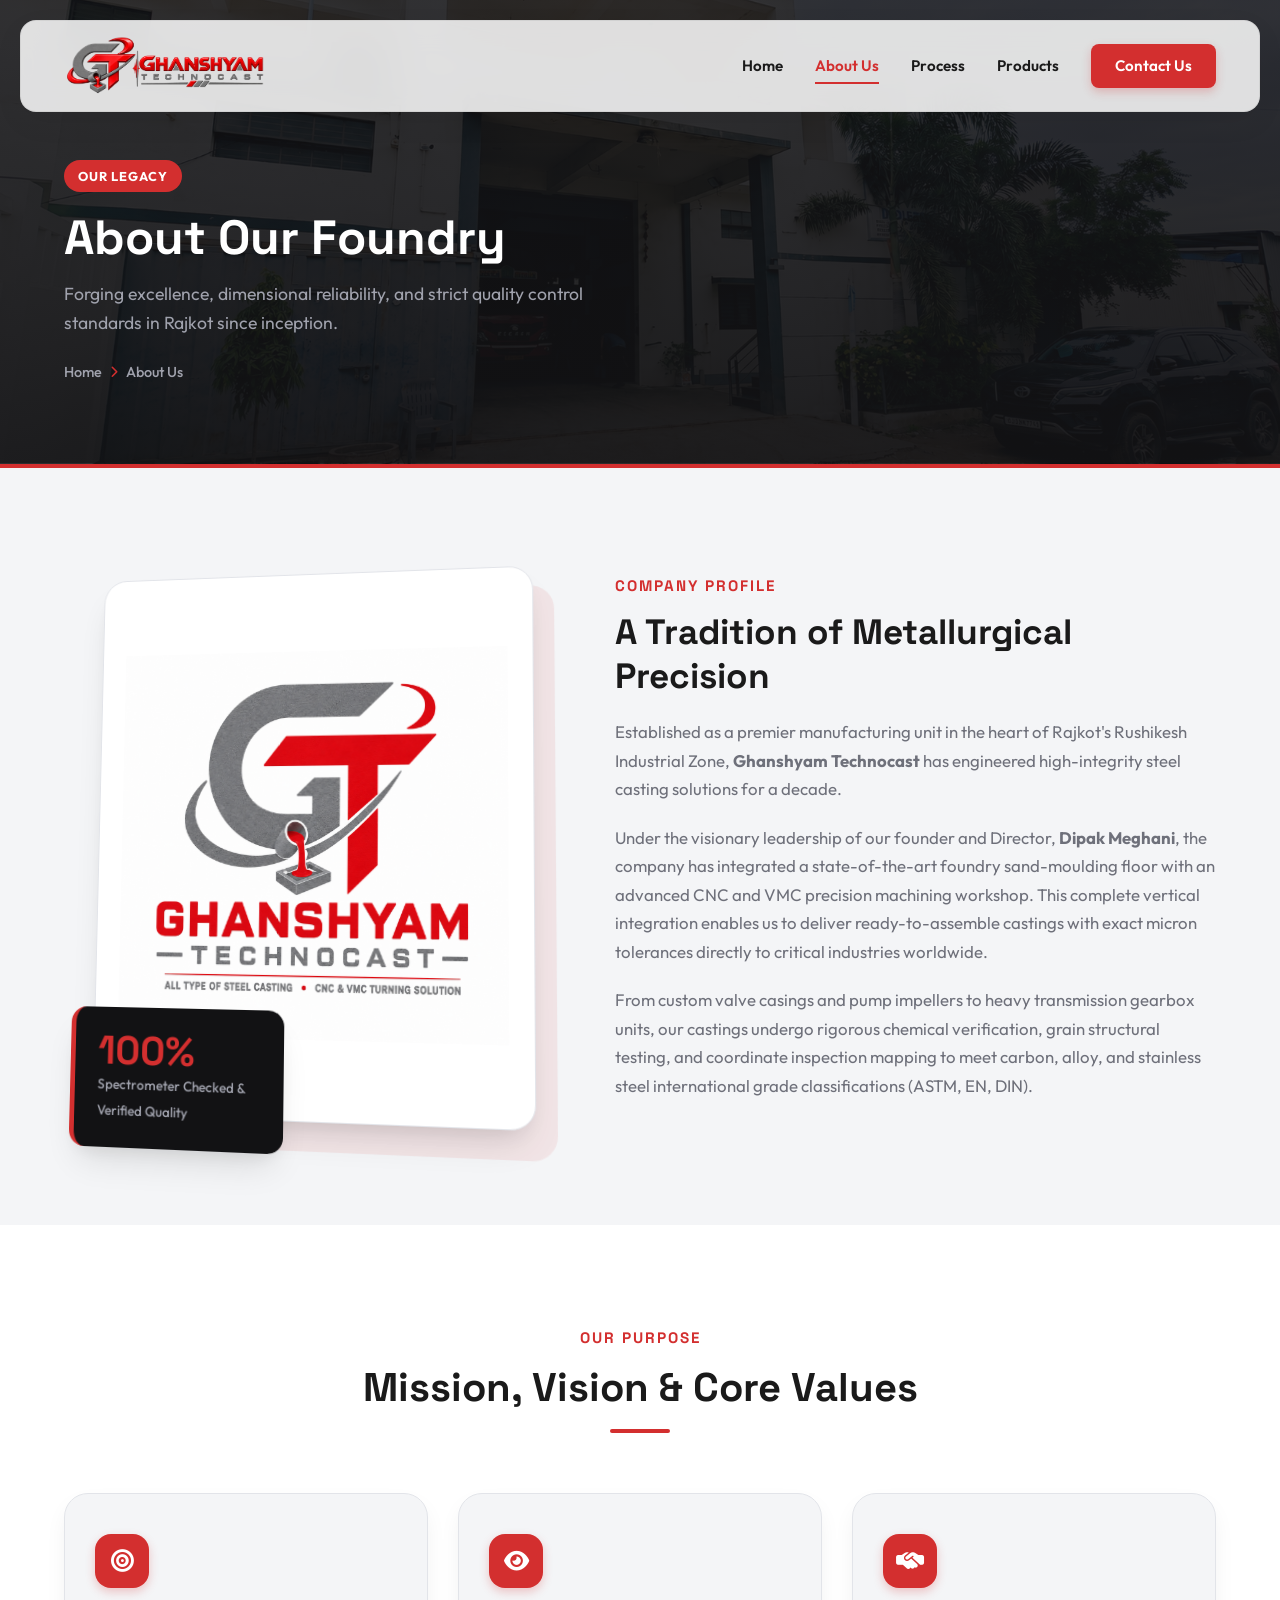
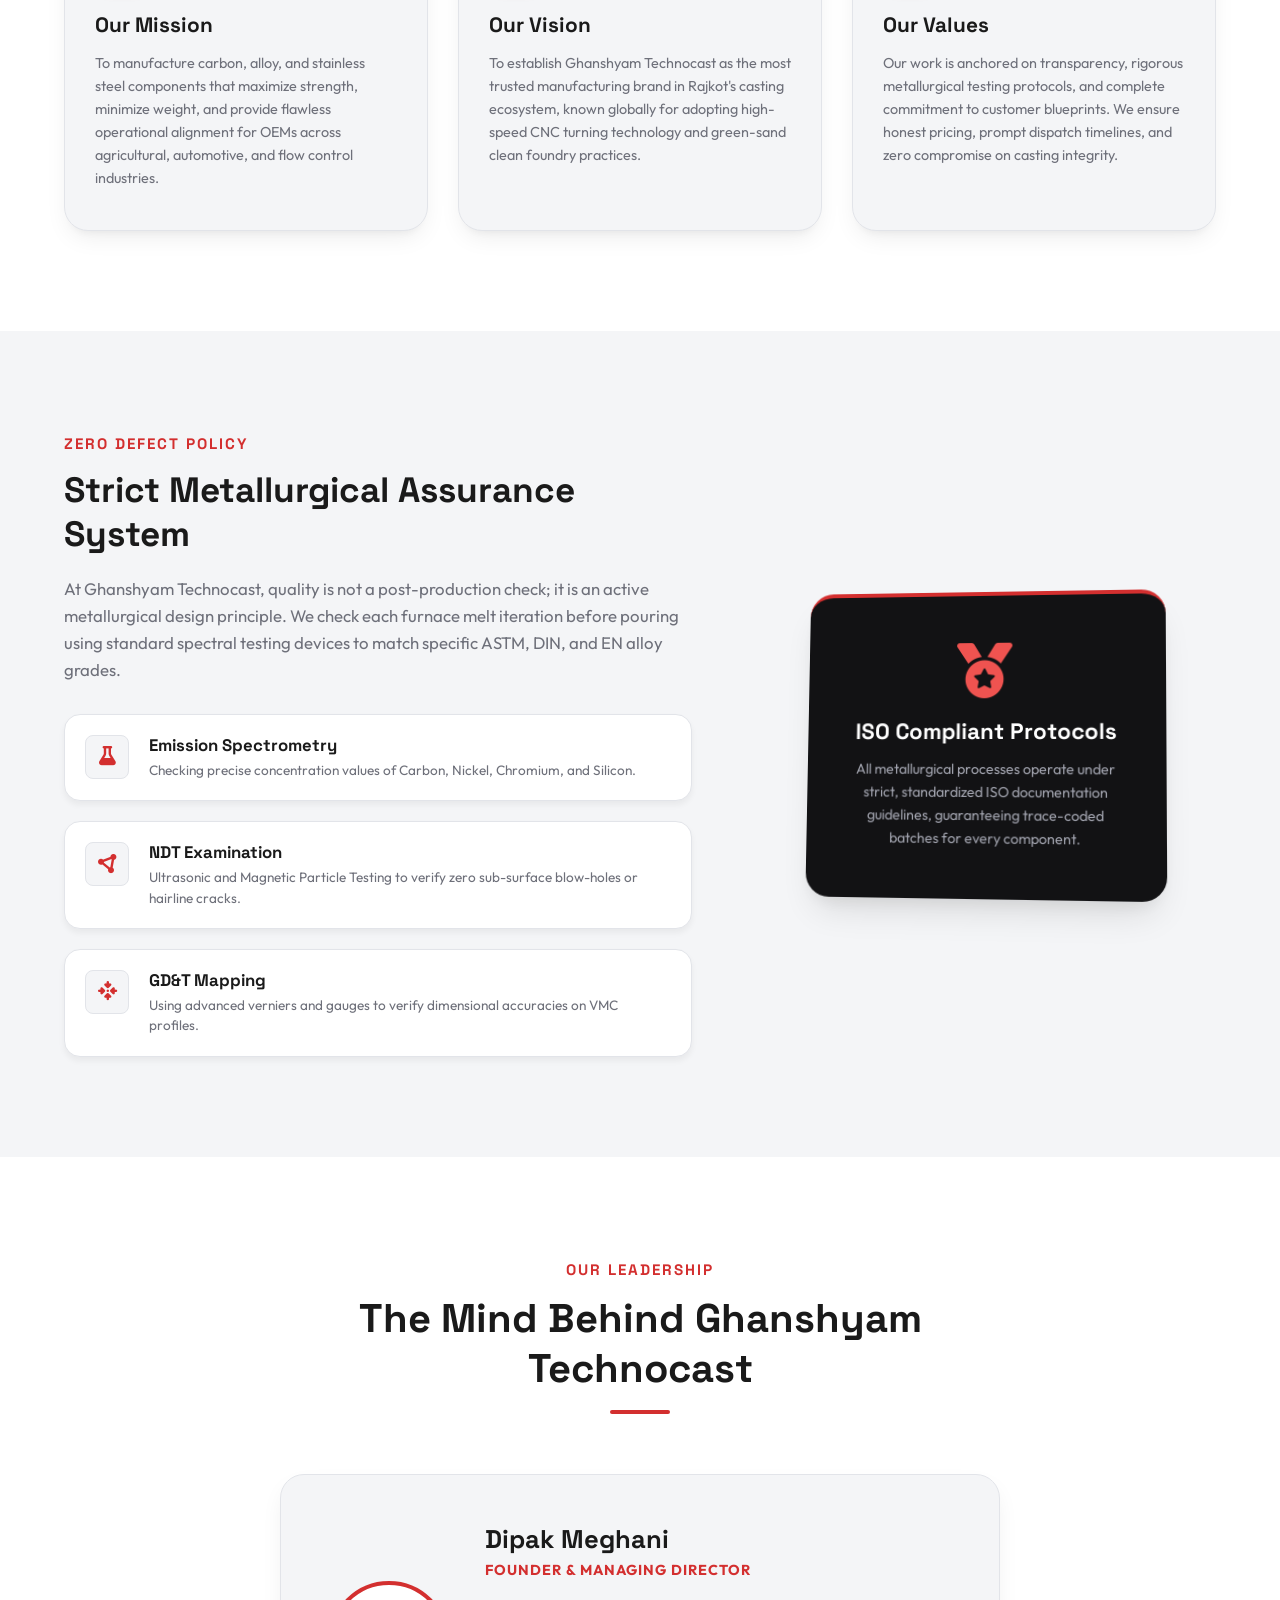
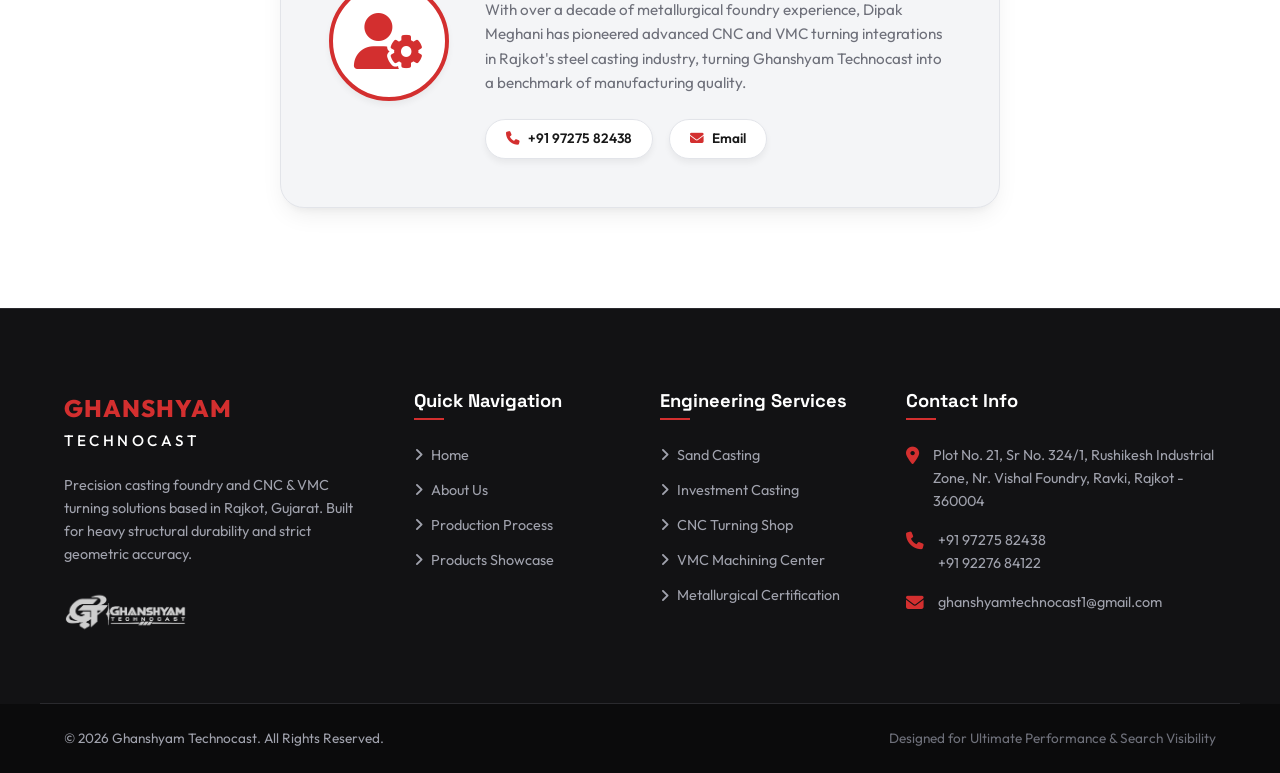
==== commit 4771f8f9: "feat: update logos, page background images, and stack machinery videos" ====
--- a/about.html
+++ b/about.html
@@ -42,7 +42,7 @@
     <header class="header">
         <div class="container header-container">
             <a href="index.html" class="logo-image-link">
-                <img src="Ghanshyam Technocast Logo.png?v=1.5" alt="Ghanshyam Technocast Logo" class="navbar-logo-img">
+                <img src="Ghanshyam Technocast Logo.png?v=2.0" alt="Ghanshyam Technocast Logo" class="navbar-logo-img">
             </a>
             
             <nav class="nav-menu">
@@ -62,7 +62,7 @@
     </header>
 
     <!-- Page Breadcrumb / Hero Header Banner -->
-    <section class="page-banner">
+    <section class="page-banner" style="background-image: linear-gradient(rgba(18, 18, 20, 0.85), rgba(18, 18, 20, 0.95)), url('images/slide1.png?v=2.0');">
         <div class="container banner-wrapper">
             <div class="banner-content">
                 <span class="banner-badge">Our Legacy</span>
@@ -82,7 +82,7 @@
             <div class="about-detailed-grid">
                 <div class="about-detail-visual">
                     <div class="image-box-3d">
-                        <img src="About Logo.png?v=1.5" alt="Ghanshyam Technocast Factory Layout" class="about-img-main" style="background-color: #ffffff; object-fit: contain; padding: 24px; border: 1px solid var(--color-border-light);">
+                        <img src="About Logo.png?v=2.0" alt="Ghanshyam Technocast Factory Layout" class="about-img-main" style="background-color: #ffffff; object-fit: contain; padding: 24px; border: 1px solid var(--color-border-light);">
                         <div class="overlay-box-3d">
                             <span class="num">100%</span>
                             <span class="txt">Spectrometer Checked & Verified Quality</span>
@@ -235,7 +235,7 @@
                 </a>
                 <p class="brand-desc">Precision casting foundry and CNC & VMC turning solutions based in Rajkot, Gujarat. Built for heavy structural durability and strict geometric accuracy.</p>
                 <div class="footer-logo-container" style="margin-top: 15px;">
-                    <img src="Ghanshyam Technocast Logo.png?v=1.5" alt="Ghanshyam Technocast Logo" class="footer-logo-img" style="max-height: 45px; width: auto; object-fit: contain; filter: brightness(0) invert(1); opacity: 0.8; transition: opacity 0.3s ease;">
+                    <img src="Ghanshyam Technocast Logo.png?v=2.0" alt="Ghanshyam Technocast Logo" class="footer-logo-img" style="max-height: 45px; width: auto; object-fit: contain; filter: brightness(0) invert(1); opacity: 0.8; transition: opacity 0.3s ease;">
                 </div>
             </div>
 
